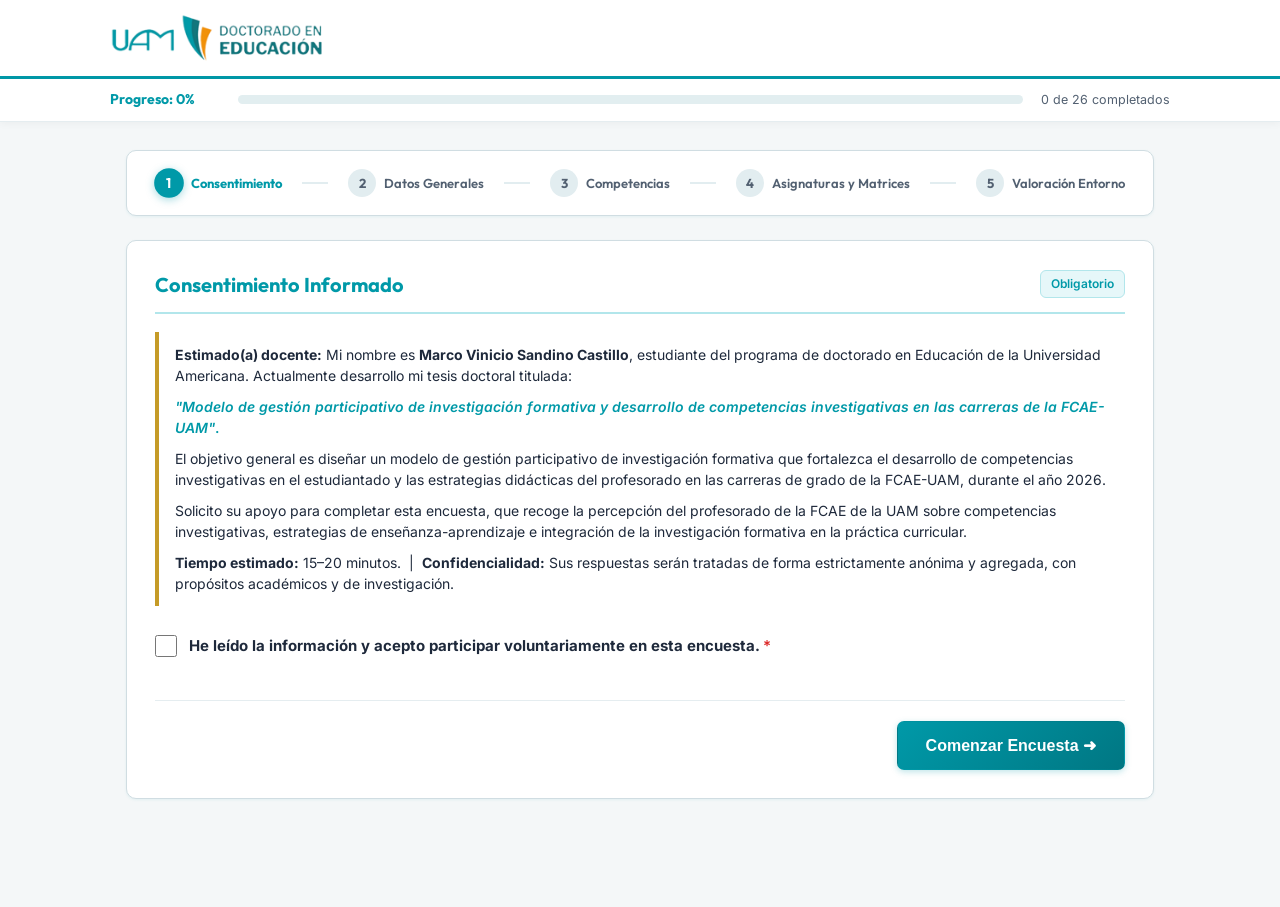
==== index.html @ c22e07e1 "style(encuesta): simplificar títulos de etapas y ajustar instrucción de asignaturas" ====
<!DOCTYPE html>
<html lang="es-NI">

<head>
  <meta charset="UTF-8">
  <meta name="viewport" content="width=device-width, initial-scale=1.0">
  <title>Encuesta de Investigación Formativa | FCAE - Universidad Americana</title>
  <link rel="stylesheet" href="css/styles.css">
</head>

<body>

  <!-- NAVEGACIÓN INSTITUCIONAL -->
  <header class="top-nav">
    <div class="top-nav-inner">
      <div class="brand-wrapper">
        <a href="index.html" id="brand-home-link" class="brand-home-link" title="Volver al inicio de la encuesta"
          aria-label="Recargar el inicio de la encuesta">
          <img src="image/UAMdoc.png" alt="UAM - Doctorado en Educación" class="header-logo">
        </a>
      </div>
    </div>
  </header>

  <!-- BARRA DE PROGRESO FLOTANTE -->
  <div class="sticky-progress-bar">
    <div class="progress-container">
      <div class="progress-metric" id="progress-text">Progreso: 0%</div>
      <div class="progress-track">
        <div class="progress-fill" id="progress-bar"></div>
      </div>
      <div class="progress-items-count" id="progress-count">0 completados</div>
    </div>
  </div>

  <main class="main-container">

    <!-- WIZARD STEPPER POR ETAPAS -->
    <nav class="survey-stepper" id="survey-stepper" aria-label="Navegación de etapas de la encuesta">
      <button type="button" class="step-item active" data-step="1" id="step-btn-1">
        <span class="step-number">1</span>
        <span class="step-label">Consentimiento</span>
      </button>
      <div class="step-divider" id="step-div-1"></div>

      <button type="button" class="step-item" data-step="2" id="step-btn-2">
        <span class="step-number">2</span>
        <span class="step-label">Datos Generales</span>
      </button>
      <div class="step-divider" id="step-div-2"></div>

      <button type="button" class="step-item" data-step="3" id="step-btn-3">
        <span class="step-number">3</span>
        <span class="step-label">Competencias</span>
      </button>
      <div class="step-divider" id="step-div-3"></div>

      <button type="button" class="step-item" data-step="4" id="step-btn-4">
        <span class="step-number">4</span>
        <span class="step-label">Asignaturas y Matrices</span>
      </button>
      <div class="step-divider" id="step-div-4"></div>

      <button type="button" class="step-item" data-step="5" id="step-btn-5">
        <span class="step-number">5</span>
        <span class="step-label">Valoración Entorno</span>
      </button>
    </nav>

    <!-- BANNER DE ERRORES / AVISOS -->
    <div id="error-banner" class="alert-box alert-danger" style="display: none;"></div>

    <form id="survey-form" novalidate>

      <!-- ============================================================== -->
      <!-- ETAPA 1: CONSENTIMIENTO INFORMADO                              -->
      <!-- ============================================================== -->
      <div class="stage-pane active" id="stage-1">
        <section class="section-card" id="sec-consent">
          <div class="section-header">
            <h2 class="section-title">Consentimiento Informado</h2>
            <span class="section-badge">Obligatorio</span>
          </div>
          <div class="instruction-box"
            style="background:#ffffff; border-left-color: var(--gold); color: var(--text-main);">
            <p style="margin-bottom: 10px;">
              <strong>Estimado(a) docente:</strong> Mi nombre es <strong>Marco Vinicio Sandino Castillo</strong>,
              estudiante del programa de doctorado en Educación de la Universidad Americana. Actualmente desarrollo mi
              tesis doctoral titulada:
            </p>
            <p style="margin-bottom: 10px; font-weight: 600; color: #0099A8;">
              <em>"Modelo de gestión participativo de investigación formativa y desarrollo de competencias
                investigativas
                en las carreras de la FCAE-UAM"</em>.
            </p>
            <p style="margin-bottom: 10px;">
              El objetivo general es diseñar un modelo de gestión participativo de investigación formativa que
              fortalezca
              el desarrollo de competencias investigativas en el estudiantado y las estrategias didácticas del
              profesorado
              en las carreras de grado de la FCAE-UAM, durante el año 2026.
            </p>
            <p style="margin-bottom: 10px;">
              Solicito su apoyo para completar esta encuesta, que recoge la percepción del profesorado de la FCAE de la
              UAM sobre competencias investigativas, estrategias de enseñanza-aprendizaje e integración de la
              investigación formativa en la práctica curricular.
            </p>
            <p style="margin-bottom: 0;">
              <strong>Tiempo estimado:</strong> 15–20 minutos. &nbsp;|&nbsp; <strong>Confidencialidad:</strong> Sus
              respuestas serán tratadas de forma estrictamente anónima y agregada, con propósitos académicos y de
              investigación.
            </p>
          </div>
          <div class="form-group" style="margin-bottom: 0; padding: 8px 0;">
            <label style="display: flex; align-items: flex-start; gap: 12px; cursor: pointer; font-size: 15px;">
              <input type="checkbox" id="chk-consent"
                style="width: 22px; height: 22px; accent-color: #0099A8; margin-top: 1px;">
              <span><strong>He leído la información y acepto participar voluntariamente en esta encuesta.</strong><span
                  class="required">*</span></span>
            </label>
          </div>

          <div class="stage-nav-bar" style="justify-content: flex-end;">
            <button type="button" class="btn btn-primary btn-lg" id="btn-next-1">
              Comenzar Encuesta ➜
            </button>
          </div>
        </section>
      </div>

      <!-- ============================================================== -->
      <!-- ETAPA 2: DATOS GENERALES                                       -->
      <!-- ============================================================== -->
      <div class="stage-pane" id="stage-2">
        <section class="section-card" id="sec-generales">
          <div class="section-header">
            <h2 class="section-title">Datos Generales</h2>
            <span class="section-badge">Demografía y Trayectoria</span>
          </div>
          <div class="instruction-box">
            Complete la información sociodemográfica y de trayectoria académica. Recuerde que sus respuestas son
            confidenciales.
          </div>

          <!-- Columna de 3: Edad, Años experiencia profesional, Años experiencia docente -->
          <div class="grid-3">
            <div class="form-group">
              <label for="txt-edad">Edad (años cumplidos)<span class="required">*</span></label>
              <input type="number" id="txt-edad" class="form-control" min="20" max="80" placeholder="20 a 80" required>
            </div>

            <div class="form-group">
              <label for="txt-exp-prof">Años de experiencia profesional<span class="required">*</span></label>
              <input type="number" id="txt-exp-prof" class="form-control" min="0" max="70" placeholder="0 a 70"
                required>
            </div>

            <div class="form-group">
              <label for="txt-exp-doc">Años de experiencia docente<span class="required">*</span></label>
              <input type="number" id="txt-exp-doc" class="form-control" min="0" max="70" placeholder="0 a 70" required>
            </div>
          </div>

          <!-- Columna de 2: Género y Grado académico máximo -->
          <div class="grid-2">
            <div class="form-group">
              <label for="cmb-genero">Género<span class="required">*</span></label>
              <select id="cmb-genero" class="form-control" required>
                <option value="">-- Seleccione una opción --</option>
                <option value="Femenino">Femenino</option>
                <option value="Masculino">Masculino</option>
              </select>
            </div>

            <div class="form-group">
              <label for="txt-grado">Grado académico máximo obtenido<span class="required">*</span></label>
              <input type="text" id="txt-grado" class="form-control" maxlength="100"
                placeholder="Ej. Maestría en Administración de Empresas, Doctorado en Educación..." required>
            </div>
          </div>

          <!-- Colaboración interna -->
          <div class="form-group yn-question-block"
            style="padding-top: 10px; border-top: 1px solid var(--border-light);">
            <label>En los últimos 3 años, ¿ha colaborado en proyectos de investigación de la universidad?<span
                class="required">*</span></label>
            <div class="yn-inline-row">
              <div class="yn-toggle-group">
                <label class="yn-pill yn-pill-si">
                  <input type="radio" name="rad-colab-int" value="Sí">
                  <span class="yn-pill-label">Sí</span>
                </label>
                <label class="yn-pill yn-pill-no">
                  <input type="radio" name="rad-colab-int" value="No">
                  <span class="yn-pill-label">No</span>
                </label>
              </div>
              <div id="panel-colab-int" class="yn-inline-input-wrapper" style="display: none;">
                <input type="text" id="txt-colab-int-cual" class="form-control yn-inline-input" maxlength="200"
                  placeholder="¿Cuál? Especifique el proyecto o línea de investigación">
              </div>
              <div id="notice-colab-int" class="yn-feedback-notice yn-inline-notice" style="display: none;">
                <span class="notice-icon">✓</span> No aplica. Continúe adelante.
              </div>
            </div>
          </div>

          <!-- Colaboración externa -->
          <div class="form-group yn-question-block"
            style="padding-top: 10px; border-top: 1px solid var(--border-light);">
            <label>En los últimos 3 años, ¿ha colaborado en proyectos de investigación externos a la universidad?<span
                class="required">*</span></label>
            <div class="yn-inline-row">
              <div class="yn-toggle-group">
                <label class="yn-pill yn-pill-si">
                  <input type="radio" name="rad-colab-ext" value="Sí">
                  <span class="yn-pill-label">Sí</span>
                </label>
                <label class="yn-pill yn-pill-no">
                  <input type="radio" name="rad-colab-ext" value="No">
                  <span class="yn-pill-label">No</span>
                </label>
              </div>
              <div id="panel-colab-ext" class="yn-inline-input-wrapper" style="display: none;">
                <input type="text" id="txt-colab-ext-cual" class="form-control yn-inline-input" maxlength="200"
                  placeholder="¿Cuál? Especifique institución u organismo patrocinador">
              </div>
              <div id="notice-colab-ext" class="yn-feedback-notice yn-inline-notice" style="display: none;">
                <span class="notice-icon">✓</span> No aplica. Continúe adelante.
              </div>
            </div>
          </div>

          <!-- Publicaciones -->
          <div class="form-group yn-question-block"
            style="padding-top: 10px; border-top: 1px solid var(--border-light); margin-bottom: 0;">
            <label>En los últimos 3 años, ¿ha publicado resultados de investigación en artículos científicos?<span
                class="required">*</span></label>
            <div class="yn-inline-row">
              <div class="yn-toggle-group">
                <label class="yn-pill yn-pill-si">
                  <input type="radio" name="rad-pub" value="Sí">
                  <span class="yn-pill-label">Sí</span>
                </label>
                <label class="yn-pill yn-pill-no">
                  <input type="radio" name="rad-pub" value="No">
                  <span class="yn-pill-label">No</span>
                </label>
              </div>
              <div id="panel-pub" class="yn-inline-input-wrapper" style="display: none;">
                <input type="text" id="txt-pub-cual" class="form-control yn-inline-input" maxlength="300"
                  placeholder="¿Cuál? Especifique título del artículo o revista indexada">
              </div>
              <div id="notice-pub" class="yn-feedback-notice yn-inline-notice" style="display: none;">
                <span class="notice-icon">✓</span> No aplica. Continúe adelante.
              </div>
            </div>
          </div>

          <div class="stage-nav-bar">
            <button type="button" class="btn btn-secondary" id="btn-prev-2">
              ⮜ Volver
            </button>
            <button type="button" class="btn btn-primary" id="btn-next-2">
              Siguiente ➜
            </button>
          </div>
        </section>
      </div>

      <!-- ============================================================== -->
      <!-- ETAPA 3: COMPETENCIAS INVESTIGATIVAS DEL DOCENTE (Q3)          -->
      <!-- ============================================================== -->
      <div class="stage-pane" id="stage-3">
        <section class="section-card" id="sec-q3">
          <div class="section-header">
            <h2 class="section-title">Competencias Investigativas del Docente (Q3)</h2>
            <span class="section-badge">7 Ítems</span>
          </div>
          <div class="instruction-box">
            Marque el grado en que está de acuerdo con las siguientes afirmaciones respecto a sus competencias
            investigativas.
          </div>
          <div class="scale-legend-box">
            <strong>Escala Likert:</strong> 1 = Totalmente en desacuerdo | 2 = En desacuerdo | 3 = Ligeramente en
            desacuerdo | 4 = Ni de acuerdo ni en desacuerdo | 5 = Ligeramente de acuerdo | 6 = De acuerdo | 7 =
            Totalmente
            de acuerdo.
          </div>

          <div class="matrix-responsive-container">
            <table class="matrix-table" id="table-q3">
              <thead>
                <tr>
                  <th class="col-desc">Afirmación</th>
                  <th class="col-opt">1<span class="scale-subtext">Tot. Desac.</span></th>
                  <th class="col-opt">2<span class="scale-subtext">Desacuerdo</span></th>
                  <th class="col-opt">3<span class="scale-subtext">Lig. Desac.</span></th>
                  <th class="col-opt">4<span class="scale-subtext">Neutral</span></th>
                  <th class="col-opt">5<span class="scale-subtext">Lig. Acuerdo</span></th>
                  <th class="col-opt">6<span class="scale-subtext">De Acuerdo</span></th>
                  <th class="col-opt">7<span class="scale-subtext">Tot. Acuerdo</span></th>
                </tr>
              </thead>
              <tbody id="tbody-q3"></tbody>
            </table>
          </div>

          <div class="stage-nav-bar">
            <button type="button" class="btn btn-secondary" id="btn-prev-3">
              ⮜ Volver
            </button>
            <button type="button" class="btn btn-primary" id="btn-next-3">
              Siguiente ➜
            </button>
          </div>
        </section>
      </div>

      <!-- ============================================================== -->
      <!-- ETAPA 4: REGISTRO DE ASIGNATURAS + MATRICES A Y B               -->
      <!-- ============================================================== -->
      <div class="stage-pane" id="stage-4">
        <section class="section-card" id="sec-asignaturas-matrices">
          <div class="section-header">
            <h2 class="section-title">Registro de Asignaturas y Matrices de Evaluación</h2>
            <span class="section-badge">Asignaturas + Matriz A y B</span>
          </div>
          <div class="instruction-box">
            Indique las asignaturas que que imparte con estudinates de la FCAE (1 a 5). A medida que escriba, edite o elimine una
            asignatura en el registro, se actualizarán <strong>al instante</strong> las dos tablas de evaluación:
            <strong>Matriz A</strong> (12 ítems de práctica docente) y <strong>Matriz B</strong> (16 ítems de
            estrategias), conservando las respuestas ya seleccionadas.
          </div>

          <!-- Selector rápido de cantidad de asignaturas -->
          <div class="subject-qty-bar">
            <span class="qty-title"><span class="point-number-inline">›</span> Cantidad de asignaturas a evaluar:</span>
            <div class="subject-qty-chips" id="qty-chips">
              <button type="button" class="btn-qty-chip" data-qty="1">1</button>
              <button type="button" class="btn-qty-chip" data-qty="2">2</button>
              <button type="button" class="btn-qty-chip active" data-qty="3">3</button>
              <button type="button" class="btn-qty-chip" data-qty="4">4</button>
              <button type="button" class="btn-qty-chip" data-qty="5">5</button>
            </div>
          </div>

          <div id="subjects-container"></div>
          <div id="subjects-dup-notice" class="alert-box alert-danger" style="display: none; margin-top: 8px; margin-bottom: 12px;"></div>

          <div class="subject-actions-bar" style="margin-bottom: 22px;">
            <button type="button" id="btn-add-subject" class="btn btn-secondary">
              + Agregar otra asignatura
            </button>
          </div>

          <!-- CONTENEDOR DE MATRICES CONSOLIDADAS CON PESTAÑAS (SECCIÓN 4) -->
          <div id="sec-matrices">
            <div id="matrices-render-container"></div>
          </div>

          <div class="stage-nav-bar">
            <button type="button" class="btn btn-secondary" id="btn-prev-4">
              ⮜ Volver
            </button>
            <button type="button" class="btn btn-primary" id="btn-next-4">
              Siguiente
            </button>
          </div>
        </section>
      </div>

      <!-- ============================================================== -->
      <!-- ETAPA 5: VALORACIÓN DEL ENTORNO (Q6) Y FINALIZACIÓN            -->
      <!-- ============================================================== -->
      <div class="stage-pane" id="stage-5">
        <section class="section-card" id="sec-q6">
          <div class="section-header">
            <h2 class="section-title">Valoración del Entorno Institucional (Q6)</h2>
            <span class="section-badge">10 Ítems • Final</span>
          </div>
          <div class="instruction-box">
            Marque el grado en que está de acuerdo con las siguientes afirmaciones respecto a su valoración del entorno
            institucional y curricular para la implementación de la investigación formativa.
          </div>
          <div class="scale-legend-box">
            <strong>Escala Likert:</strong> 1 = Totalmente en desacuerdo | 2 = En desacuerdo | 3 = Ligeramente en
            desacuerdo | 4 = Ni de acuerdo ni en desacuerdo | 5 = Ligeramente de acuerdo | 6 = De acuerdo | 7 =
            Totalmente
            de acuerdo.
          </div>

          <div class="matrix-responsive-container">
            <table class="matrix-table" id="table-q6">
              <thead>
                <tr>
                  <th class="col-desc">Afirmación</th>
                  <th class="col-opt">1<span class="scale-subtext">Tot. Desac.</span></th>
                  <th class="col-opt">2<span class="scale-subtext">Desacuerdo</span></th>
                  <th class="col-opt">3<span class="scale-subtext">Lig. Desac.</span></th>
                  <th class="col-opt">4<span class="scale-subtext">Neutral</span></th>
                  <th class="col-opt">5<span class="scale-subtext">Lig. Acuerdo</span></th>
                  <th class="col-opt">6<span class="scale-subtext">De Acuerdo</span></th>
                  <th class="col-opt">7<span class="scale-subtext">Tot. Acuerdo</span></th>
                </tr>
              </thead>
              <tbody id="tbody-q6"></tbody>
            </table>
          </div>

          <div
            style="background: #f8fcfd; border: 1px solid var(--accent-border); border-left: 4px solid #0099A8; border-radius: 6px; padding: 14px 18px; margin-top: 20px;">
            <p style="font-size: 14px; color: var(--text-main); margin-bottom: 0;">
              <strong>Verificación final:</strong> Al pulsar el botón <strong>"Finalizar y Enviar Encuesta"</strong>,
              sus respuestas quedarán consolidadas en el repositorio analítico de la investigación.
            </p>
          </div>

          <div class="stage-nav-bar">
            <button type="button" class="btn btn-secondary" id="btn-prev-5">
              ⮜ Volver
            </button>
            <button type="submit" id="btn-submit" class="btn btn-primary btn-lg"
              style="box-shadow: 0 4px 12px rgba(0, 153, 168, 0.35);">
              ✓ Finalizar y Enviar
            </button>
          </div>
        </section>
      </div>

    </form>

    <!-- ============================================================== -->
    <!-- PANTALLA Y CUADRO DE AGRADECIMIENTO POR SU TIEMPO Y EL ESTUDIO -->
    <!-- ============================================================== -->
    <div id="card-success" class="gratitude-card" style="display: none;">
      <div class="gratitude-badge-wrapper">✓</div>
      <h2 class="gratitude-title">
        ¡Agradecimiento Sincero por su Tiempo y Colaboración!
      </h2>
      <p
        style="font-size: 15.5px; color: var(--text-muted); max-width: 680px; margin: 0 auto 16px auto; line-height: 1.55;">
        Sus respuestas han sido registradas exitosamente con estricto anonimato en la base de datos de la investigación.
      </p>

      <div class="gratitude-message-box">
        <p style="margin-bottom: 12px;">
          <strong>Estimado(a) profesor(a):</strong> Expresamos nuestro más profundo agradecimiento por dedicar su
          valioso
          tiempo, conocimiento y experiencia docente a completar este instrumento.
        </p>
        <p style="margin-bottom: 12px;">
          Su colaboración es fundamental para el estudio de investigación doctoral:
          <span class="gratitude-study-title">"Modelo de gestión participativo de investigación formativa y desarrollo
            de competencias investigativas en las carreras de la FCAE-UAM"</span>.
        </p>
        <p style="margin-bottom: 0;">
          Los resultados y percepciones recopilados permitirán diseñar propuestas pedagógicas orientadas a fortalecer
          las estrategias didácticas del profesorado y el desarrollo de competencias investigativas en el estudiantado.
        </p>
      </div>

      <div class="gratitude-receipt-box">
        <span>Identificador único de su envío (Folio de registro):</span>
        <code id="receipt-id">UUID-GENERADO</code>
        <span style="display: block; font-size: 12px; margin-top: 4px; color: #64748b;" id="receipt-timestamp"></span>
      </div>

      <div class="gratitude-actions">
        <button type="button" id="btn-restart-survey" class="btn btn-primary btn-lg">
          ↺ Volver a iniciar encuesta
        </button>
      </div>

      <div class="gratitude-footer-signature">
        <strong>Marco Vinicio Sandino Castillo</strong><br>
        Doctorado en Educación • Tesis Doctoral 2026<br>
        Facultad de Ciencias Administrativas y Económicas (FCAE) — Universidad Americana (UAM)
      </div>
    </div>

  </main>

  <script src="js/data.js"></script>
  <script src="js/app.js"></script>
</body>

</html>
---- css/styles.css ----
/* ==========================================================================
   ESTILOS INSTITUCIONALES - TESIS DOCTORAL FCAE-UAM
   ========================================================================== */

@import url('https://fonts.googleapis.com/css2?family=Inter:wght@300;400;500;600;700&family=Outfit:wght@500;600;700;800&display=swap');

:root {
  --primary: #0099A8;
  --primary-dark: #007783;
  --primary-light: #1ab0c0;
  --gold: #c59b27;
  --gold-light: #fef8e7;
  --accent: #e6f7f9;
  --accent-border: #b2e6eb;
  --bg-page: #f4f7f8;
  --bg-card: #ffffff;
  --border: #d0dde2;
  --border-light: #e5edf0;
  --text-main: #1e293b;
  --text-muted: #526071;
  --danger: #dc2626;
  --danger-light: #fef2f2;
  --success: #0d9488;
  --success-light: #f0fdfa;
  --shadow-sm: 0 1px 3px rgba(0, 153, 168, 0.08);
  --shadow-md: 0 4px 14px rgba(0, 153, 168, 0.1), 0 1px 3px rgba(0, 0, 0, 0.04);
  --shadow-lg: 0 10px 25px -5px rgba(0, 153, 168, 0.15);
  --radius: 10px;
}

* {
  box-sizing: border-box;
  margin: 0;
  padding: 0;
}

body {
  font-family: 'Inter', -apple-system, BlinkMacSystemFont, "Segoe UI", Roboto, sans-serif;
  background-color: var(--bg-page);
  color: var(--text-main);
  line-height: 1.55;
  padding-bottom: 80px;
  -webkit-font-smoothing: antialiased;
}

/* NAVBAR / HEADER INSTITUCIONAL */
.top-nav {
  background: #ffffff;
  color: var(--text-main);
  padding: 12px 24px;
  box-shadow: 0 2px 10px rgba(0, 153, 168, 0.08);
  border-bottom: 3px solid #0099A8;
}

.top-nav-inner {
  max-width: 1060px;
  margin: 0 auto;
  display: flex;
  align-items: center;
  justify-content: flex-start;
  flex-wrap: wrap;
  gap: 16px;
}

.brand-wrapper {
  display: flex;
  align-items: center;
}

.brand-home-link {
  display: inline-flex;
  align-items: center;
  text-decoration: none;
  border-radius: 6px;
  cursor: pointer;
  transition: opacity 0.2s ease, transform 0.15s ease;
}

.brand-home-link:hover {
  opacity: 0.88;
}

.brand-home-link:active {
  transform: scale(0.985);
}

.brand-home-link:focus-visible {
  outline: 2px solid #0099A8;
  outline-offset: 4px;
}

.header-logo {
  height: 52px;
  width: auto;
  max-width: 100%;
  object-fit: contain;
  display: block;
}

.nav-actions {
  display: flex;
  gap: 10px;
  align-items: center;
}

.btn-inspector-trigger {
  background: rgba(255, 255, 255, 0.15);
  color: #ffffff;
  border: 1px solid rgba(255, 255, 255, 0.4);
  padding: 7px 14px;
  border-radius: 6px;
  font-size: 13px;
  font-weight: 500;
  cursor: pointer;
  transition: all 0.2s ease;
  display: inline-flex;
  align-items: center;
  gap: 6px;
}

.btn-inspector-trigger:hover {
  background: rgba(255, 255, 255, 0.3);
  border-color: #ffffff;
}

/* BARRA DE PROGRESO FLOTANTE */
.sticky-progress-bar {
  position: sticky;
  top: 0;
  z-index: 90;
  background: rgba(255, 255, 255, 0.96);
  backdrop-filter: blur(8px);
  border-bottom: 1px solid var(--border-light);
  padding: 10px 20px;
  box-shadow: 0 2px 8px rgba(0, 0, 0, 0.04);
}

.progress-container {
  max-width: 1060px;
  margin: 0 auto;
  display: flex;
  align-items: center;
  gap: 18px;
}

.progress-metric {
  font-family: 'Outfit', sans-serif;
  font-size: 14px;
  font-weight: 700;
  color: #0099A8;
  min-width: 110px;
}

.progress-track {
  flex: 1;
  height: 9px;
  background: #e2eef0;
  border-radius: 6px;
  overflow: hidden;
  position: relative;
}

.progress-fill {
  height: 100%;
  width: 0%;
  background: linear-gradient(90deg, #0099A8 0%, #17b8c7 100%);
  border-radius: 6px;
  transition: width 0.35s cubic-bezier(0.4, 0, 0.2, 1);
}

.progress-items-count {
  font-size: 12.5px;
  color: var(--text-muted);
  white-space: nowrap;
}

/* CONTENEDOR PRINCIPAL */
.main-container {
  max-width: 1060px;
  margin: 28px auto;
  padding: 0 16px;
}

/* CARDS DE SECCIÓN */
.section-card {
  background: var(--bg-card);
  border-radius: var(--radius);
  border: 1px solid var(--border);
  box-shadow: var(--shadow-sm);
  padding: 28px;
  margin-bottom: 24px;
  transition: box-shadow 0.2s ease, border-color 0.2s ease;
  position: relative;
}

.section-card:hover {
  box-shadow: var(--shadow-md);
}

.section-header {
  border-bottom: 2px solid var(--accent-border);
  padding-bottom: 12px;
  margin-bottom: 18px;
  display: flex;
  align-items: center;
  justify-content: space-between;
}

.section-title {
  font-family: 'Outfit', sans-serif;
  font-size: 20px;
  font-weight: 700;
  color: #0099A8 !important;
  display: flex;
  align-items: center;
  gap: 10px;
}

.section-badge {
  background: var(--accent);
  color: #0099A8;
  border: 1px solid var(--accent-border);
  font-size: 12px;
  font-weight: 600;
  padding: 4px 10px;
  border-radius: 6px;
}

.instruction-box {
  background: #f8fcfd;
  border-left: 4px solid #0099A8;
  padding: 12px 16px;
  border-radius: 0 6px 6px 0;
  font-size: 14px;
  color: var(--text-muted);
  margin-bottom: 20px;
  line-height: 1.5;
}

.scale-legend-box {
  background: var(--gold-light);
  border: 1px solid #fae8b4;
  border-radius: 6px;
  padding: 10px 14px;
  font-size: 12.5px;
  color: #78350f;
  margin-bottom: 16px;
  line-height: 1.45;
}

/* PUNTOS Y ENCABEZADOS CON COLOR BASE #0099A8 */
.point-number,
.point-number-inline {
  color: #0099A8;
  font-weight: 700;
}

.item-num-badge {
  background: #0099A8;
  color: #ffffff;
  font-family: 'Outfit', sans-serif;
  font-weight: 700;
  font-size: 13px;
  padding: 2px 8px;
  border-radius: 6px;
  flex-shrink: 0;
  display: inline-flex;
  align-items: center;
  justify-content: center;
}

/* FORMULARIOS Y CAMPOS */
.form-group {
  margin-bottom: 20px;
}

.form-group label {
  display: block;
  font-size: 14px;
  font-weight: 600;
  color: var(--text-main);
  margin-bottom: 7px;
}

.required {
  color: var(--danger);
  margin-left: 3px;
}

.form-control {
  width: 100%;
  padding: 10px 14px;
  border: 1px solid var(--border);
  border-radius: 7px;
  font-size: 14.5px;
  color: var(--text-main);
  background-color: #ffffff;
  transition: border-color 0.2s, box-shadow 0.2s, background-color 0.2s;
}

.form-control:focus {
  outline: none;
  border-color: #0099A8;
  box-shadow: 0 0 0 3px rgba(0, 153, 168, 0.18);
}

.form-control.is-invalid {
  border-color: var(--danger) !important;
  background-color: var(--danger-light);
}

.grid-2 {
  display: grid;
  grid-template-columns: repeat(auto-fit, minmax(260px, 1fr));
  gap: 18px;
}

.grid-3 {
  display: grid;
  grid-template-columns: repeat(3, 1fr);
  gap: 18px;
}

@media (max-width: 768px) {
  .grid-3 {
    grid-template-columns: 1fr;
  }
}

/* PREGUNTAS SÍ / NO MODERNAS EN UNA SOLA FILA (SECCIÓN 1) */
.yn-question-block {
  transition: background-color 0.2s ease;
}

.yn-inline-row {
  display: flex;
  align-items: center;
  gap: 12px;
  margin-top: 8px;
  flex-wrap: nowrap;
  width: 100%;
}

.yn-toggle-group {
  display: inline-flex;
  gap: 8px;
  flex-shrink: 0;
}

.yn-pill {
  position: relative;
  cursor: pointer;
  display: inline-block;
  user-select: none;
}

.yn-pill input[type="radio"] {
  position: absolute;
  opacity: 0;
  pointer-events: none;
}

.yn-pill-label {
  display: inline-flex;
  align-items: center;
  justify-content: center;
  min-width: 74px;
  padding: 7px 16px;
  border-radius: 7px;
  border: 1.5px solid var(--border);
  font-size: 14px;
  font-weight: 600;
  color: var(--text-muted);
  background: #ffffff;
  transition: all 0.2s cubic-bezier(0.4, 0, 0.2, 1);
  box-shadow: 0 1px 2px rgba(0, 0, 0, 0.04);
}

.yn-pill:hover .yn-pill-label {
  border-color: #0099A8;
  color: #0099A8;
  background: #f0fbfc;
}

.yn-pill input[type="radio"]:checked + .yn-pill-label {
  background: #0099A8;
  color: #ffffff;
  border-color: #0099A8;
  box-shadow: 0 3px 8px rgba(0, 153, 168, 0.3);
}

.yn-inline-input-wrapper {
  flex: 1 1 auto;
  min-width: 0;
  animation: fadeIn 0.22s ease-out;
}

.yn-inline-input {
  width: 100%;
  height: 38px;
  padding: 7px 14px;
  font-size: 13.5px;
  border: 1.5px solid var(--border);
  border-radius: 7px;
  background: #ffffff;
  transition: border-color 0.2s ease, box-shadow 0.2s ease;
}

.yn-inline-input:focus {
  outline: none;
  border-color: #0099A8;
  box-shadow: 0 0 0 3px rgba(0, 153, 168, 0.15);
}

.yn-inline-notice {
  margin-top: 0;
  height: 38px;
  display: inline-flex;
  align-items: center;
  gap: 8px;
  font-size: 13px;
  color: #007783;
  background: var(--accent);
  padding: 6px 14px;
  border-radius: 6px;
  border: 1px solid var(--accent-border);
  animation: fadeIn 0.22s ease-out;
  white-space: nowrap;
  flex-shrink: 0;
}

.notice-icon {
  font-weight: 700;
  color: #0099A8;
}

@keyframes fadeIn {
  from { opacity: 0; transform: translateY(-3px); }
  to { opacity: 1; transform: translateY(0); }
}

/* SECCIÓN 3: ASIGNATURAS DINÁMICAS */
.subject-qty-bar {
  display: flex;
  align-items: center;
  justify-content: space-between;
  flex-wrap: wrap;
  gap: 12px;
  padding: 12px 18px;
  background: #f4fbfb;
  border: 1px solid var(--accent-border);
  border-radius: 8px;
  margin-bottom: 18px;
}

.qty-title {
  font-size: 14px;
  font-weight: 600;
  color: var(--text-main);
  display: flex;
  align-items: center;
  gap: 6px;
}

.subject-qty-chips {
  display: flex;
  gap: 8px;
}

.btn-qty-chip {
  width: 36px;
  height: 36px;
  border-radius: 8px;
  border: 1.5px solid var(--accent-border);
  background: #ffffff;
  color: #0099A8;
  font-family: 'Outfit', sans-serif;
  font-weight: 700;
  font-size: 15px;
  cursor: pointer;
  transition: all 0.2s ease;
}

.btn-qty-chip:hover {
  background: var(--accent);
  border-color: #0099A8;
}

.btn-qty-chip.active {
  background: #0099A8;
  color: #ffffff;
  border-color: #0099A8;
  box-shadow: 0 2px 6px rgba(0, 153, 168, 0.25);
}

.subject-row {
  display: flex;
  align-items: center;
  gap: 12px;
  margin-bottom: 12px;
  animation: fadeIn 0.2s ease-out;
}

.subject-index-badge {
  font-family: 'Outfit', sans-serif;
  font-size: 14px;
  font-weight: 700;
  color: #ffffff;
  background: #0099A8;
  width: 34px;
  height: 34px;
  display: flex;
  align-items: center;
  justify-content: center;
  border-radius: 6px;
  flex-shrink: 0;
  box-shadow: 0 2px 5px rgba(0, 153, 168, 0.2);
}

.subject-actions-bar {
  display: flex;
  gap: 12px;
  margin-top: 18px;
  flex-wrap: wrap;
  align-items: center;
}

/* ==========================================================================
   SECCIÓN 4: MATRICES A Y B CON ASIGNATURAS COMO COLUMNAS
   ========================================================================== */
.matrix-section-block {
  margin-top: 14px;
  margin-bottom: 28px;
}

.matrix-table-scroll-wrapper {
  width: 100%;
  overflow-x: auto;
  -webkit-overflow-scrolling: touch;
  margin-top: 14px;
  margin-bottom: 28px;
  border: 1px solid var(--border);
  border-radius: 8px;
  background: #ffffff;
  box-shadow: 0 1px 4px rgba(0, 0, 0, 0.04);
}

table.matrix-table-unified {
  width: 100%;
  border-collapse: collapse;
  font-size: 13.5px;
}

table.matrix-table-unified th {
  background-color: #0099A8;
  color: #ffffff;
  padding: 12px 14px;
  font-weight: 600;
  text-align: center;
  vertical-align: middle;
  border-right: 1px solid rgba(255, 255, 255, 0.18);
}

table.matrix-table-unified th.col-item-text {
  text-align: left;
  padding-left: 16px;
  min-width: 320px;
  max-width: 440px;
  width: 38%;
}

table.matrix-table-unified th.col-subject-eval {
  min-width: 200px;
  padding: 10px 14px;
}

.subject-header-badge {
  display: inline-block;
  background: rgba(255, 255, 255, 0.22);
  border: 1px solid rgba(255, 255, 255, 0.45);
  border-radius: 4px;
  padding: 2px 8px;
  font-size: 11px;
  font-weight: 700;
  margin-bottom: 4px;
  letter-spacing: 0.3px;
}

.subject-header-name {
  font-size: 13.5px;
  font-weight: 700;
  white-space: nowrap;
  overflow: hidden;
  text-overflow: ellipsis;
  max-width: 210px;
  margin: 0 auto;
  cursor: help;
}

table.matrix-table-unified td {
  padding: 10px 12px;
  border-bottom: 1px solid var(--border-light);
  border-right: 1px solid #f1f5f9;
  vertical-align: middle;
  transition: background-color 0.15s ease;
}

table.matrix-table-unified td.item-desc-cell {
  text-align: left;
  padding-left: 16px;
  line-height: 1.45;
  color: var(--text-main);
  font-weight: 500;
}

table.matrix-table-unified td.cell-matrix-eval {
  text-align: center;
  padding: 8px 10px;
}

/* Desplegable interactivo 1-7 por celda de matriz */
select.matrix-select {
  width: 100%;
  min-width: 170px;
  padding: 8px 10px;
  font-size: 13.5px;
  font-family: inherit;
  font-weight: 500;
  color: var(--text-main);
  background-color: #ffffff;
  border: 1.5px solid var(--border);
  border-radius: 6px;
  cursor: pointer;
  transition: all 0.2s ease;
  appearance: auto;
}

select.matrix-select:hover {
  border-color: #0099A8;
}

select.matrix-select:focus {
  outline: none;
  border-color: #0099A8;
  box-shadow: 0 0 0 3px rgba(0, 153, 168, 0.18);
}

select.matrix-select.is-selected {
  border-color: #0099A8;
  background-color: #f0fbfb;
  font-weight: 600;
  color: #007a87;
}

td.cell-matrix-eval.has-error {
  background-color: #fef2f2 !important;
}

td.cell-matrix-eval.has-error select.matrix-select {
  border-color: #ef4444 !important;
  background-color: #fff5f5;
  box-shadow: 0 0 0 2px rgba(239, 68, 68, 0.2);
}

.matrix-cell-radios {
  display: inline-flex;
  align-items: center;
  justify-content: center;
  gap: 6px;
  background: #f8fafc;
  padding: 6px 8px;
  border-radius: 8px;
  border: 1px solid var(--border-light);
}

.matrix-radio-pill {
  display: inline-flex;
  flex-direction: column;
  align-items: center;
  justify-content: center;
  cursor: pointer;
  font-size: 11px;
  font-weight: 600;
  color: var(--text-muted);
  padding: 3px 5px;
  border-radius: 4px;
  transition: all 0.15s ease;
  user-select: none;
}

.matrix-radio-pill:hover {
  color: #0099A8;
  background: rgba(0, 153, 168, 0.1);
}

.matrix-radio-pill input[type="radio"] {
  width: 17px;
  height: 17px;
  accent-color: #0099A8;
  cursor: pointer;
  margin: 0 0 2px 0;
}

.matrix-radio-pill span {
  font-size: 11px;
  line-height: 1;
}

/* SECCIÓN 4: MATRICES CONSOLIDADAS FORMATO SECCIÓN 2 CON PESTAÑAS DE ASIGNATURA */
.subject-tabs-nav {
  display: flex;
  gap: 10px;
  flex-wrap: wrap;
  margin-bottom: 22px;
  padding-bottom: 14px;
  border-bottom: 2px solid var(--accent-border);
}

.subject-tab-btn {
  display: inline-flex;
  align-items: center;
  gap: 10px;
  padding: 10px 18px;
  border-radius: 8px;
  border: 1.5px solid var(--border);
  background: #ffffff;
  color: var(--text-main);
  font-family: 'Outfit', sans-serif;
  font-size: 14px;
  font-weight: 600;
  cursor: pointer;
  transition: all 0.2s cubic-bezier(0.4, 0, 0.2, 1);
  box-shadow: 0 1px 3px rgba(0, 0, 0, 0.04);
}

.subject-tab-btn:hover {
  border-color: #0099A8;
  background: var(--accent);
  color: #0099A8;
}

.subject-tab-btn.active {
  background: #0099A8;
  color: #ffffff;
  border-color: #0099A8;
  box-shadow: 0 3px 8px rgba(0, 153, 168, 0.28);
}

.tab-number-badge {
  background: rgba(0, 153, 168, 0.15);
  color: #0099A8;
  font-size: 12px;
  font-weight: 700;
  width: 22px;
  height: 22px;
  border-radius: 50%;
  display: inline-flex;
  align-items: center;
  justify-content: center;
}

.subject-tab-btn.active .tab-number-badge {
  background: rgba(255, 255, 255, 0.25);
  color: #ffffff;
}

.tab-counter {
  font-size: 12px;
  font-weight: 600;
  padding: 2px 7px;
  border-radius: 12px;
  background: #f1f5f9;
  color: var(--text-muted);
}

.subject-tab-btn.active .tab-counter {
  background: rgba(255, 255, 255, 0.25);
  color: #ffffff;
}

.tab-counter.is-complete {
  background: #dcfce7 !important;
  color: #15803d !important;
}

.subject-tab-btn.active .tab-counter.is-complete {
  background: #ffffff !important;
  color: #0099A8 !important;
}

.subject-eval-banner {
  background: #f8fcfd;
  border: 1px solid var(--accent-border);
  border-left: 4px solid #0099A8;
  border-radius: 6px;
  padding: 10px 16px;
  margin-bottom: 20px;
  display: flex;
  align-items: center;
  gap: 8px;
  font-size: 14px;
}

.subject-eval-banner strong {
  color: #0099A8;
  font-size: 15px;
}

.matrices-empty-state {
  background: #f8fcfd;
  border: 1.5px dashed var(--accent-border);
  border-left: 4px solid #0099A8;
  border-radius: 8px;
  padding: 18px 20px;
  margin-top: 8px;
  margin-bottom: 12px;
  color: var(--text-muted);
  font-size: 14px;
  line-height: 1.55;
  animation: fadeIn 0.2s ease-out;
}

.matrices-empty-state strong {
  color: #0099A8;
  font-weight: 700;
}

.matrices-sync-bar {
  background: #f4fbfb;
  border: 1px solid var(--accent-border);
  border-left: 4px solid #0099A8;
  border-radius: 8px;
  padding: 10px 16px;
  margin-bottom: 18px;
  display: flex;
  align-items: center;
  justify-content: space-between;
  flex-wrap: wrap;
  gap: 10px;
  font-size: 13.5px;
  animation: fadeIn 0.2s ease-out;
}

.matrices-sync-pills {
  display: flex;
  align-items: center;
  flex-wrap: wrap;
  gap: 8px;
}

.sync-subject-pill {
  display: inline-flex;
  align-items: center;
  gap: 6px;
  background: #ffffff;
  border: 1px solid var(--accent-border);
  color: var(--text-main);
  padding: 4px 10px;
  border-radius: 999px;
  font-size: 12.5px;
  font-weight: 600;
  box-shadow: 0 1px 2px rgba(0, 153, 168, 0.06);
}

.sync-subject-pill .sync-pill-num {
  background: #0099A8;
  color: #ffffff;
  width: 18px;
  height: 18px;
  border-radius: 50%;
  display: inline-flex;
  align-items: center;
  justify-content: center;
  font-size: 11px;
  font-weight: 700;
  flex-shrink: 0;
}

.sync-status-tag {
  font-size: 12px;
  font-weight: 600;
  color: #007783;
  background: var(--accent);
  border: 1px solid var(--accent-border);
  padding: 3px 10px;
  border-radius: 999px;
  white-space: nowrap;
}

.matrix-heading {
  font-family: 'Outfit', sans-serif;
  font-size: 17px;
  font-weight: 700;
  color: #0099A8 !important;
  margin-top: 10px;
  margin-bottom: 8px;
  display: flex;
  align-items: center;
  gap: 8px;
}

.panel-nav-footer {
  display: flex;
  justify-content: space-between;
  align-items: center;
  flex-wrap: wrap;
  gap: 12px;
  margin-top: 24px;
  padding-top: 16px;
  border-top: 1px solid var(--border-light);
}

/* TABLAS DE MATRICES */
.matrix-responsive-container {
  width: 100%;
  overflow-x: auto;
  -webkit-overflow-scrolling: touch;
  margin-top: 12px;
  margin-bottom: 24px;
  border: 1px solid var(--border);
  border-radius: 8px;
  background: #ffffff;
}

table.matrix-table {
  width: 100%;
  min-width: 680px;
  border-collapse: collapse;
  font-size: 13.5px;
}

table.matrix-table th {
  background-color: #0099A8;
  color: #ffffff;
  padding: 11px 8px;
  font-weight: 600;
  text-align: center;
  vertical-align: middle;
  border-right: 1px solid rgba(255, 255, 255, 0.15);
}

table.matrix-table th.col-desc {
  text-align: left;
  padding-left: 14px;
  width: 44%;
}

table.matrix-table th.col-opt {
  width: 8%;
  font-size: 12px;
}

table.matrix-table th.col-opt .scale-subtext {
  display: block;
  font-size: 10px;
  font-weight: 400;
  line-height: 1.1;
  margin-top: 2px;
  color: #e2f8fa;
}

table.matrix-table td {
  padding: 9px 8px;
  border-bottom: 1px solid var(--border-light);
  border-right: 1px solid #f1f5f9;
  text-align: center;
  vertical-align: middle;
  transition: background-color 0.15s ease;
}

table.matrix-table td.desc-cell {
  text-align: left;
  padding-left: 14px;
  font-size: 13.5px;
  line-height: 1.4;
  color: var(--text-main);
}

table.matrix-table tr:nth-child(even) td {
  background-color: #fafcfd;
}

table.matrix-table tr:hover td {
  background-color: #f1f9fa;
}

table.matrix-table tr.has-error td {
  background-color: #fff1f2 !important;
}

.cell-radio-label {
  display: flex;
  align-items: center;
  justify-content: center;
  width: 100%;
  height: 100%;
  min-height: 32px;
  cursor: pointer;
  border-radius: 4px;
  transition: transform 0.1s ease;
}

.cell-radio-label:hover {
  transform: scale(1.15);
}

.cell-radio-label input[type="radio"],
input[type="radio"],
input[type="checkbox"] {
  width: 18px;
  height: 18px;
  cursor: pointer;
  accent-color: #0099A8;
}

/* BOTONES */
.btn {
  display: inline-flex;
  align-items: center;
  justify-content: center;
  padding: 11px 22px;
  font-size: 14.5px;
  font-weight: 600;
  border-radius: 7px;
  cursor: pointer;
  border: 1px solid transparent;
  transition: all 0.2s cubic-bezier(0.4, 0, 0.2, 1);
  text-decoration: none;
  gap: 8px;
}

.btn-primary {
  background: linear-gradient(135deg, #0099A8 0%, #007783 100%);
  color: #ffffff;
  box-shadow: 0 2px 6px rgba(0, 153, 168, 0.25);
}

.btn-primary:hover:not(:disabled) {
  background: linear-gradient(135deg, #1ab0c0 0%, #0099A8 100%);
  box-shadow: 0 4px 12px rgba(0, 153, 168, 0.35);
  transform: translateY(-1px);
}

.btn-secondary {
  background: var(--accent);
  color: #0099A8;
  border-color: var(--accent-border);
}

.btn-secondary:hover:not(:disabled) {
  background: #d0f2f5;
  border-color: #0099A8;
}

.btn-danger {
  background: #ffffff;
  color: var(--danger);
  border: 1px solid #fca5a5;
  padding: 8px 14px;
  font-size: 13.5px;
}

.btn-danger:hover:not(:disabled) {
  background: var(--danger-light);
  border-color: var(--danger);
}

.btn:disabled {
  background: #e2e8f0 !important;
  color: #94a3b8 !important;
  border-color: #cbd5e1 !important;
  cursor: not-allowed;
  box-shadow: none !important;
  transform: none !important;
}

.btn-lg {
  padding: 14px 28px;
  font-size: 16px;
}

.btn-block {
  width: 100%;
}

/* ALERTAS Y FEEDBACK */
.alert-box {
  padding: 14px 18px;
  border-radius: 8px;
  margin-bottom: 20px;
  font-size: 14px;
  line-height: 1.45;
  display: flex;
  align-items: flex-start;
  gap: 12px;
}

.alert-danger {
  background: var(--danger-light);
  color: #991b1b;
  border: 1px solid #fecaca;
}

.alert-success {
  background: var(--success-light);
  color: #166534;
  border: 1px solid #bbf7d0;
}

/* MODAL DE INSPECCIÓN SPSS / R */
.modal-overlay {
  position: fixed;
  inset: 0;
  background: rgba(15, 23, 42, 0.6);
  backdrop-filter: blur(4px);
  z-index: 999;
  display: flex;
  align-items: center;
  justify-content: center;
  padding: 20px;
  opacity: 0;
  pointer-events: none;
  transition: opacity 0.25s ease;
}

.modal-overlay.active {
  opacity: 1;
  pointer-events: auto;
}

.modal-content {
  background: #ffffff;
  border-radius: var(--radius);
  max-width: 900px;
  width: 100%;
  max-height: 88vh;
  display: flex;
  flex-direction: column;
  box-shadow: var(--shadow-lg);
  transform: scale(0.95);
  transition: transform 0.25s cubic-bezier(0.4, 0, 0.2, 1);
}

.modal-overlay.active .modal-content {
  transform: scale(1);
}

.modal-header {
  padding: 18px 24px;
  border-bottom: 1px solid var(--border);
  display: flex;
  align-items: center;
  justify-content: space-between;
  background: #f8fafc;
  border-radius: var(--radius) var(--radius) 0 0;
}

.modal-title {
  font-family: 'Outfit', sans-serif;
  font-size: 18px;
  font-weight: 700;
  color: var(--primary);
}

.modal-close-btn {
  background: none;
  border: none;
  font-size: 22px;
  color: var(--text-muted);
  cursor: pointer;
  padding: 4px;
  line-height: 1;
}

.modal-body {
  padding: 20px 24px;
  overflow-y: auto;
  font-size: 13.5px;
}

.tab-nav {
  display: flex;
  gap: 8px;
  border-bottom: 2px solid var(--border-light);
  margin-bottom: 16px;
}

.tab-btn {
  background: none;
  border: none;
  padding: 8px 16px;
  font-family: 'Outfit', sans-serif;
  font-weight: 600;
  font-size: 14px;
  color: var(--text-muted);
  cursor: pointer;
  border-bottom: 2px solid transparent;
  margin-bottom: -2px;
}

.tab-btn.active {
  color: var(--primary);
  border-bottom-color: var(--primary);
}

.table-preview-wrapper {
  overflow-x: auto;
  border: 1px solid var(--border);
  border-radius: 6px;
  max-height: 380px;
}

.table-preview {
  width: 100%;
  border-collapse: collapse;
  font-family: monospace;
  font-size: 12px;
}

.table-preview th {
  background: #1e293b;
  color: #ffffff;
  padding: 8px 10px;
  white-space: nowrap;
}

.table-preview td {
  padding: 7px 10px;
  border-bottom: 1px solid #e2e8f0;
  white-space: nowrap;
}

.table-preview tr:nth-child(even) td {
  background: #f8fafc;
}

/* WIZARD STEPPER POR ETAPAS */
.survey-stepper {
  display: flex;
  align-items: center;
  justify-content: space-between;
  margin-bottom: 24px;
  background: #ffffff;
  border: 1px solid var(--border);
  border-radius: var(--radius);
  padding: 12px 18px;
  box-shadow: var(--shadow-sm);
  position: relative;
  overflow-x: auto;
  gap: 6px;
}

.step-item {
  display: flex;
  align-items: center;
  gap: 8px;
  cursor: pointer;
  position: relative;
  background: none;
  border: none;
  padding: 6px 10px;
  border-radius: 8px;
  transition: all 0.2s cubic-bezier(0.4, 0, 0.2, 1);
  white-space: nowrap;
  font-family: inherit;
}

.step-item:hover:not(:disabled) {
  background: var(--accent);
}

.step-item:disabled {
  cursor: not-allowed;
  opacity: 0.65;
}

.step-number {
  width: 28px;
  height: 28px;
  border-radius: 50%;
  display: flex;
  align-items: center;
  justify-content: center;
  font-family: 'Outfit', sans-serif;
  font-weight: 700;
  font-size: 13px;
  background: #e2edf0;
  color: var(--text-muted);
  transition: all 0.25s ease;
  flex-shrink: 0;
}

.step-label {
  font-family: 'Outfit', sans-serif;
  font-size: 13px;
  font-weight: 600;
  color: var(--text-muted);
  transition: color 0.25s ease;
}

/* Estado Activo */
.step-item.active .step-number {
  background: #0099A8;
  color: #ffffff;
  box-shadow: 0 2px 8px rgba(0, 153, 168, 0.35);
  transform: scale(1.06);
}

.step-item.active .step-label {
  color: #0099A8;
  font-weight: 700;
}

/* Estado Completado */
.step-item.completed .step-number {
  background: #0d9488;
  color: #ffffff;
}

.step-item.completed .step-label {
  color: var(--text-main);
}

.step-divider {
  flex: 1;
  height: 2px;
  background: #e2edf0;
  margin: 0 4px;
  min-width: 14px;
}

.step-divider.completed {
  background: #0d9488;
}

/* PANELES DE ETAPA */
.stage-pane {
  display: none;
  animation: fadeIn 0.25s cubic-bezier(0.4, 0, 0.2, 1);
}

.stage-pane.active {
  display: block;
}

/* BARRA DE NAVEGACIÓN INFERIOR DE CADA ETAPA */
.stage-nav-bar {
  display: flex;
  justify-content: space-between;
  align-items: center;
  margin-top: 28px;
  padding-top: 20px;
  border-top: 1px solid var(--border-light);
  gap: 14px;
  flex-wrap: wrap;
}

.stage-nav-bar .btn {
  min-width: 160px;
}

/* PANTALLA Y CUADRO DE AGRADECIMIENTO */
.gratitude-card {
  text-align: center;
  padding: 42px 28px;
  background: #ffffff;
  border-radius: var(--radius);
  box-shadow: var(--shadow-md);
  border-top: 6px solid #0099A8;
  max-width: 860px;
  margin: 0 auto;
  animation: fadeIn 0.35s ease;
}

.gratitude-badge-wrapper {
  width: 76px;
  height: 76px;
  background: #e6f7f9;
  color: #0099A8;
  border-radius: 50%;
  display: flex;
  align-items: center;
  justify-content: center;
  font-size: 38px;
  margin: 0 auto 18px auto;
  border: 2px solid #b2e6eb;
}

.gratitude-title {
  font-family: 'Outfit', sans-serif;
  color: #0099A8;
  font-size: 26px;
  font-weight: 700;
  margin-bottom: 10px;
}

.gratitude-message-box {
  background: #f8fcfd;
  border: 1px solid #b2e6eb;
  border-left: 5px solid #0099A8;
  border-radius: 8px;
  padding: 22px 26px;
  text-align: left;
  margin: 22px auto;
  font-size: 14.5px;
  line-height: 1.65;
  color: #1e293b;
}

.gratitude-study-title {
  font-weight: 700;
  color: #007783;
  margin-top: 6px;
  display: block;
}

.gratitude-receipt-box {
  background: #f1f5f9;
  border: 1px dashed #cbd5e1;
  border-radius: 8px;
  padding: 12px 18px;
  display: inline-block;
  max-width: 100%;
  overflow-wrap: anywhere;
  margin: 10px 0 16px 0;
  font-size: 13.5px;
  color: var(--text-muted);
}

.gratitude-receipt-box code {
  font-family: monospace;
  font-size: 15px;
  font-weight: 700;
  color: #0099A8;
  display: block;
  margin-top: 4px;
}

.gratitude-actions {
  display: flex;
  justify-content: center;
  align-items: center;
  flex-wrap: wrap;
  gap: 12px;
  margin: 4px 0 20px 0;
}

.gratitude-footer-signature {
  font-size: 13.5px;
  color: var(--text-muted);
  border-top: 1px solid #e2e8f0;
  padding-top: 18px;
  margin-top: 14px;
  line-height: 1.5;
}

/* ==========================================================================
   DISEÑO RESPONSIVE PARA TABLET Y MÓVIL (EXCLUSIVO DE LA ENCUESTA)
   ========================================================================== */

/* TABLETS (701px a 1024px) */
@media (max-width: 1024px) {
  .main-container {
    margin: 20px auto;
    padding: 0 16px;
  }

  .section-card {
    padding: 22px 20px;
  }

  .survey-stepper {
    padding: 10px 12px;
    gap: 4px;
  }

  .step-item {
    padding: 6px 8px;
    gap: 6px;
  }

  .step-number {
    width: 26px;
    height: 26px;
    font-size: 12px;
  }

  .step-label {
    font-size: 12px;
  }

  .step-divider {
    min-width: 8px;
    margin: 0 2px;
  }

  table.matrix-table-unified th.col-item-text {
    min-width: 240px;
    width: 35%;
  }

  table.matrix-table-unified th.col-subject-eval {
    min-width: 165px;
    padding: 10px;
  }

  select.matrix-select {
    min-width: 145px;
  }
}

@media (max-width: 900px) {
  .grid-3 {
    grid-template-columns: repeat(2, minmax(0, 1fr));
  }
}

/* MÓVILES Y TABLETS VERTICALES COMPACTAS (hasta 700px) */
@media (max-width: 700px) {
  body {
    padding-bottom: 48px;
  }

  .top-nav {
    padding: 10px 14px;
  }

  .header-logo {
    height: 44px;
  }

  /* Barra de progreso flotante en 2 líneas limpias sin desborde */
  .sticky-progress-bar {
    padding: 8px 14px;
  }

  .progress-container {
    flex-wrap: wrap;
    gap: 6px 10px;
  }

  .progress-metric {
    min-width: 0;
    font-size: 13px;
    order: 1;
  }

  .progress-items-count {
    font-size: 12px;
    margin-left: auto;
    order: 2;
  }

  .progress-track {
    flex: 1 1 100%;
    width: 100%;
    height: 8px;
    order: 3;
  }

  /* Stepper adaptable: números visibles en las 5 etapas y etiqueta en la etapa activa */
  .survey-stepper {
    padding: 8px 10px;
    margin-bottom: 16px;
    gap: 4px;
    scrollbar-width: none;
  }

  .survey-stepper::-webkit-scrollbar {
    display: none;
  }

  .step-item {
    padding: 5px 6px;
    gap: 6px;
    flex-shrink: 0;
  }

  .step-item:not(.active) .step-label {
    display: none;
  }

  .step-item.active {
    background: var(--accent);
    border: 1px solid var(--accent-border);
    padding: 5px 10px;
  }

  .step-divider {
    min-width: 6px;
    margin: 0 1px;
  }

  /* Contenedores y encabezados de tarjeta */
  .main-container {
    margin: 14px auto;
    padding: 0 10px;
  }

  .section-card {
    padding: 18px 14px;
    margin-bottom: 18px;
  }

  .section-header {
    flex-wrap: wrap;
    align-items: flex-start;
    gap: 8px 10px;
  }

  .section-title {
    font-size: 17px;
    line-height: 1.3;
  }

  .instruction-box {
    padding: 10px 12px;
    font-size: 13.5px;
    margin-bottom: 16px;
  }

  .scale-legend-box {
    padding: 9px 12px;
    font-size: 12px;
    line-height: 1.5;
  }

  /* Campos de formulario (16px previene zoom automático en iOS Safari) */
  .grid-3,
  .grid-2 {
    grid-template-columns: 1fr;
    gap: 14px;
  }

  .form-control {
    font-size: 16px;
    min-height: 44px;
  }

  /* Bloques Sí / No en Etapa 2 apilados ergonómicamente */
  .yn-inline-row {
    flex-wrap: wrap;
    align-items: stretch;
    gap: 10px;
  }

  .yn-toggle-group {
    width: 100%;
    display: grid;
    grid-template-columns: 1fr 1fr;
    gap: 8px;
  }

  .yn-pill {
    display: flex;
    width: 100%;
  }

  .yn-pill-label {
    width: 100%;
    min-height: 42px;
  }

  .yn-inline-input-wrapper {
    flex: 1 1 100%;
    width: 100%;
  }

  .yn-inline-input {
    height: 44px;
    font-size: 16px;
  }

  .yn-inline-notice {
    width: 100%;
    white-space: normal;
    height: auto;
    min-height: 38px;
    line-height: 1.35;
  }

  /* Tablas Likert (Etapa 3 Q3 y Etapa 5 Q6) convertidas en tarjetas táctiles 1-7 sin scroll lateral */
  .matrix-responsive-container {
    border: none;
    background: transparent;
    overflow-x: visible;
    margin-bottom: 18px;
  }

  table.matrix-table {
    min-width: 0;
    width: 100%;
    display: block;
  }

  table.matrix-table thead {
    display: none;
  }

  table.matrix-table tbody {
    display: flex;
    flex-direction: column;
    gap: 12px;
  }

  table.matrix-table tr {
    display: grid;
    grid-template-columns: repeat(7, 1fr);
    border: 1px solid var(--border);
    border-radius: 9px;
    background: #ffffff;
    overflow: hidden;
    box-shadow: 0 1px 3px rgba(0, 153, 168, 0.06);
  }

  table.matrix-table tr:nth-child(even) td,
  table.matrix-table tr:hover td {
    background-color: transparent;
  }

  table.matrix-table td.desc-cell {
    grid-column: 1 / -1;
    background-color: #f8fcfd !important;
    padding: 12px 14px;
    border-bottom: 1px solid var(--border-light);
    border-right: none;
    font-size: 13.8px;
    line-height: 1.45;
    font-weight: 500;
  }

  table.matrix-table td:not(.desc-cell) {
    padding: 6px 2px;
    border-bottom: none;
    border-right: 1px solid var(--border-light);
  }

  table.matrix-table td:last-child {
    border-right: none;
  }

  .cell-radio-label {
    flex-direction: column;
    gap: 4px;
    min-height: 48px;
    padding: 4px 0;
  }

  .cell-radio-label:hover {
    transform: none;
  }

  .cell-radio-label::after {
    font-family: 'Outfit', sans-serif;
    font-size: 12px;
    font-weight: 700;
    color: var(--text-muted);
    line-height: 1;
  }

  table.matrix-table td:nth-child(2) .cell-radio-label::after { content: "1"; }
  table.matrix-table td:nth-child(3) .cell-radio-label::after { content: "2"; }
  table.matrix-table td:nth-child(4) .cell-radio-label::after { content: "3"; }
  table.matrix-table td:nth-child(5) .cell-radio-label::after { content: "4"; }
  table.matrix-table td:nth-child(6) .cell-radio-label::after { content: "5"; }
  table.matrix-table td:nth-child(7) .cell-radio-label::after { content: "6"; }
  table.matrix-table td:nth-child(8) .cell-radio-label::after { content: "7"; }

  table.matrix-table td:not(.desc-cell):has(input:checked) {
    background-color: var(--accent) !important;
  }

  table.matrix-table td:not(.desc-cell):has(input:checked) .cell-radio-label::after {
    color: #007783;
  }

  /* Etapa 4: Registro de Asignaturas y Matrices A y B en tarjetas táctiles por ítem */
  .subject-qty-bar {
    flex-direction: column;
    align-items: flex-start;
    padding: 12px 14px;
    gap: 10px;
  }

  .subject-qty-chips {
    width: 100%;
    justify-content: space-between;
    gap: 6px;
  }

  .btn-qty-chip {
    flex: 1;
    max-width: 54px;
    height: 40px;
  }

  .subject-row {
    gap: 8px;
  }

  .subject-index-badge {
    width: 30px;
    height: 30px;
    font-size: 13px;
  }

  .subject-row .btn-delete-subject {
    padding: 9px 11px;
    font-size: 13px;
    min-height: 44px;
    flex-shrink: 0;
  }

  .subject-actions-bar .btn {
    width: 100%;
    min-height: 44px;
  }

  .matrices-sync-bar {
    padding: 10px 12px;
    flex-direction: column;
    align-items: flex-start;
  }

  .matrix-heading {
    font-size: 15.5px;
    line-height: 1.35;
  }

  .matrix-table-scroll-wrapper {
    border: none;
    background: transparent;
    box-shadow: none;
    overflow-x: visible;
    margin-bottom: 20px;
  }

  table.matrix-table-unified,
  table.matrix-table-unified tbody {
    display: block;
    width: 100%;
  }

  table.matrix-table-unified thead {
    display: none;
  }

  table.matrix-table-unified tr {
    display: block;
    border: 1px solid var(--border);
    border-radius: 9px;
    background: #ffffff;
    margin-bottom: 12px;
    overflow: hidden;
    box-shadow: 0 1px 3px rgba(0, 153, 168, 0.06);
  }

  table.matrix-table-unified td.item-desc-cell {
    display: block;
    background: #f8fcfd;
    padding: 12px 14px;
    border-bottom: 1px solid var(--border-light);
    border-right: none;
    font-size: 13.8px;
    line-height: 1.45;
  }

  table.matrix-table-unified td.cell-matrix-eval {
    display: flex;
    flex-direction: column;
    align-items: stretch;
    gap: 6px;
    padding: 10px 14px;
    text-align: left;
    border-right: none;
    border-bottom: 1px solid var(--border-light);
  }

  table.matrix-table-unified td.cell-matrix-eval:last-child {
    border-bottom: none;
  }

  table.matrix-table-unified td.cell-matrix-eval::before {
    content: attr(data-subject-label);
    font-size: 12.5px;
    font-weight: 700;
    color: #007783;
    line-height: 1.3;
  }

  select.matrix-select {
    min-width: 0;
    width: 100%;
    min-height: 44px;
    font-size: 16px;
    padding: 9px 12px;
  }

  /* Navegación de etapas apilada (acción principal arriba al alcance del pulgar) */
  .stage-nav-bar {
    flex-direction: column-reverse;
    align-items: stretch;
    gap: 10px;
    margin-top: 22px;
    padding-top: 16px;
  }

  .stage-nav-bar .btn {
    width: 100%;
    min-width: 0;
    min-height: 46px;
    font-size: 15px;
  }

  /* Tarjeta final de agradecimiento en móvil */
  .gratitude-card {
    padding: 26px 16px;
  }

  .gratitude-badge-wrapper {
    width: 62px;
    height: 62px;
    font-size: 30px;
    margin-bottom: 14px;
  }

  .gratitude-title {
    font-size: 21px;
  }

  .gratitude-message-box {
    padding: 16px;
    font-size: 14px;
  }

  .gratitude-receipt-box {
    display: block;
    width: 100%;
    padding: 12px;
  }

  .gratitude-receipt-box code {
    font-size: 13.5px;
    word-break: break-all;
  }

  .gratitude-actions .btn {
    width: 100%;
    min-height: 46px;
  }
}

/* MÓVILES MUY PEQUEÑOS (hasta 400px) */
@media (max-width: 400px) {
  .header-logo {
    height: 38px;
  }

  .step-item.active .step-label {
    max-width: 130px;
    overflow: hidden;
    text-overflow: ellipsis;
  }

  .section-card {
    padding: 15px 12px;
  }
}
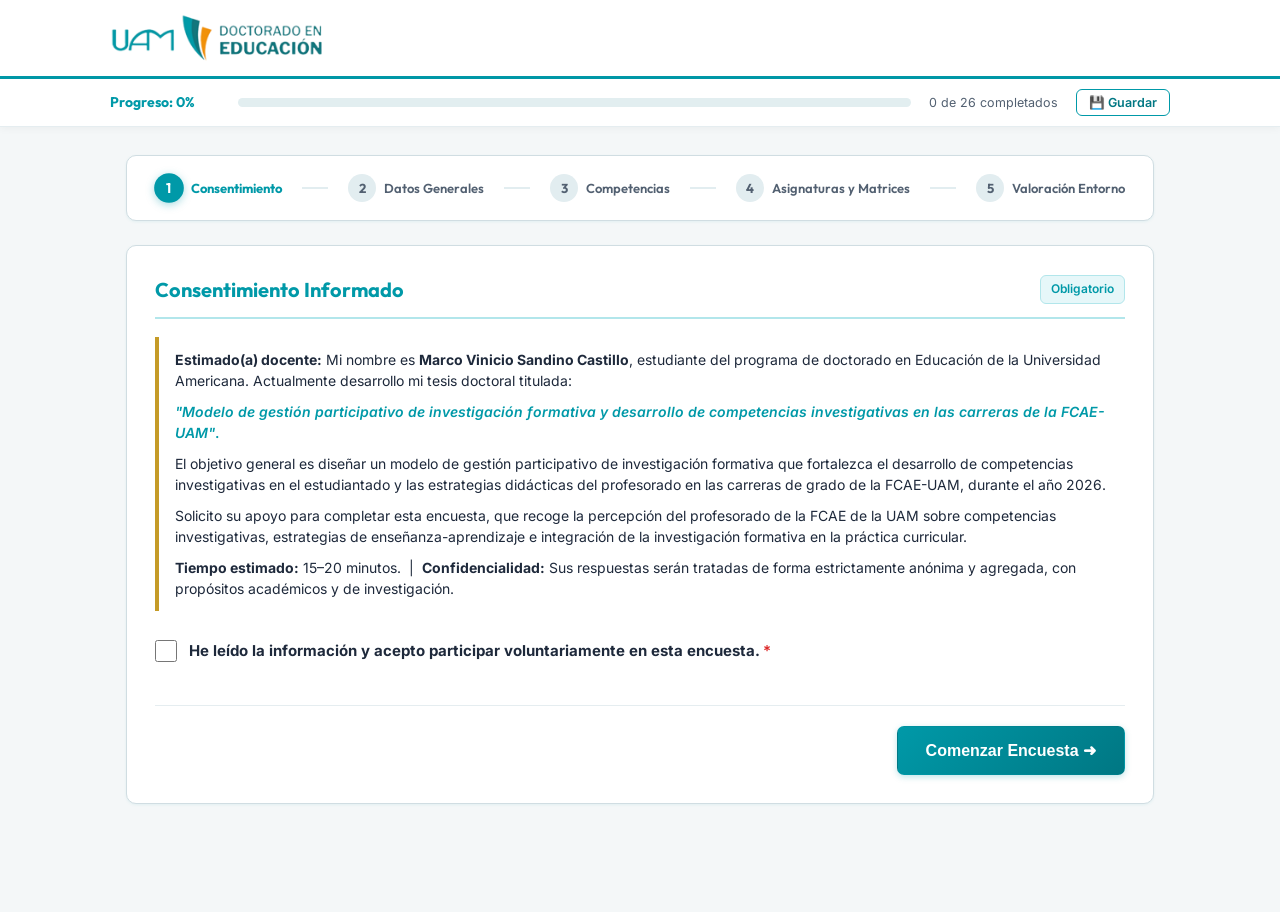
==== commit 6692259e: "feat(produccion): adaptabilidad de matrices para 5 asignaturas en escritorio, opcion guardar borrado" ====
--- a/index.html
+++ b/index.html
@@ -30,10 +30,28 @@
         <div class="progress-fill" id="progress-bar"></div>
       </div>
       <div class="progress-items-count" id="progress-count">0 completados</div>
+      <button type="button" id="btn-save-progress-top" class="btn-save-progress" title="Pausar y guardar el avance de la encuesta">
+        💾 Guardar
+      </button>
     </div>
   </div>
 
   <main class="main-container">
+
+    <!-- BANNER DE REANUDACIÓN DE BORRADOR GUARDADO -->
+    <div id="draft-resume-banner" class="draft-resume-banner" style="display: none;">
+      <div class="draft-resume-content">
+        <span class="draft-resume-icon">💾</span>
+        <div class="draft-resume-text">
+          <strong>Borrador guardado disponible:</strong>
+          <span>Tiene un avance guardado del <em id="draft-saved-date">...</em> (<span id="draft-saved-stage">Etapa 1</span>). ¿Desea continuarlo?</span>
+        </div>
+      </div>
+      <div class="draft-resume-actions">
+        <button type="button" id="btn-resume-draft" class="btn btn-primary btn-sm">▶ Continuar encuesta</button>
+        <button type="button" id="btn-discard-draft" class="btn btn-ghost-discard btn-sm">✕ Empezar de nuevo</button>
+      </div>
+    </div>
 
     <!-- WIZARD STEPPER POR ETAPAS -->
     <nav class="survey-stepper" id="survey-stepper" aria-label="Navegación de etapas de la encuesta">
@@ -260,6 +278,9 @@
           <div class="stage-nav-bar">
             <button type="button" class="btn btn-secondary" id="btn-prev-2">
               ⮜ Volver
+            </button>
+            <button type="button" class="btn btn-outline-save btn-save-stage" title="Pausar y guardar el avance">
+              💾 Guardar
             </button>
             <button type="button" class="btn btn-primary" id="btn-next-2">
               Siguiente ➜
@@ -310,6 +331,9 @@
             <button type="button" class="btn btn-secondary" id="btn-prev-3">
               ⮜ Volver
             </button>
+            <button type="button" class="btn btn-outline-save btn-save-stage" title="Pausar y guardar el avance">
+              💾 Guardar
+            </button>
             <button type="button" class="btn btn-primary" id="btn-next-3">
               Siguiente ➜
             </button>
@@ -327,7 +351,7 @@
             <span class="section-badge">Asignaturas + Matriz A y B</span>
           </div>
           <div class="instruction-box">
-            Indique las asignaturas que que imparte con estudinates de la FCAE (1 a 5). A medida que escriba, edite o elimine una
+            Indique las asignaturas que que imparte con estudiantes de la FCAE (1 a 5). A medida que escriba, edite o elimine una
             asignatura en el registro, se actualizarán <strong>al instante</strong> las dos tablas de evaluación:
             <strong>Matriz A</strong> (12 ítems de práctica docente) y <strong>Matriz B</strong> (16 ítems de
             estrategias), conservando las respuestas ya seleccionadas.
@@ -362,6 +386,9 @@
           <div class="stage-nav-bar">
             <button type="button" class="btn btn-secondary" id="btn-prev-4">
               ⮜ Volver
+            </button>
+            <button type="button" class="btn btn-outline-save btn-save-stage" title="Pausar y guardar el avance">
+              💾 Guardar
             </button>
             <button type="button" class="btn btn-primary" id="btn-next-4">
               Siguiente
@@ -420,6 +447,9 @@
             <button type="button" class="btn btn-secondary" id="btn-prev-5">
               ⮜ Volver
             </button>
+            <button type="button" class="btn btn-outline-save btn-save-stage" title="Pausar y guardar el avance">
+              💾 Guardar
+            </button>
             <button type="submit" id="btn-submit" class="btn btn-primary btn-lg"
               style="box-shadow: 0 4px 12px rgba(0, 153, 168, 0.35);">
               ✓ Finalizar y Enviar
@@ -460,10 +490,63 @@
         </p>
       </div>
 
-      <div class="gratitude-receipt-box">
-        <span>Identificador único de su envío (Folio de registro):</span>
-        <code id="receipt-id">UUID-GENERADO</code>
-        <span style="display: block; font-size: 12px; margin-top: 4px; color: #64748b;" id="receipt-timestamp"></span>
+      <!-- INVITACIÓN A TALLERES COLABORATIVOS DE DISEÑO Y VALIDACIÓN (SEGUNDA ETAPA) -->
+      <div class="workshop-invitation-box" id="workshop-invitation-box">
+        <div class="workshop-badge-label">Segunda Etapa de la Investigación</div>
+        <p class="workshop-invitation-text">
+          En una segunda etapa del trabajo de tesis, se realizarán talleres de diseño colaborativo y validación para la construcción de un modelo de investigación formativa para la FCAE.
+        </p>
+
+        <!-- Botón de apertura -->
+        <div id="workshop-trigger-container" class="workshop-trigger-container">
+          <button type="button" id="btn-participar-taller" class="btn btn-secondary btn-lg workshop-optin-btn">
+            🤝 Sí, me gustaría
+          </button>
+        </div>
+
+        <!-- Formulario breve de contacto (desplegable) -->
+        <div id="workshop-form-container" class="workshop-form-container" style="display: none;">
+          <form id="workshop-form" novalidate>
+            <h3 class="workshop-form-title">Registro de Contacto para los Talleres Colaborativos</h3>
+            <p class="workshop-form-desc">
+              Por favor comparta sus datos para hacerle llegar oportunamente la convocatoria, fechas y dinámicas de los talleres:
+            </p>
+
+            <div class="grid grid-3 workshop-fields-grid">
+              <div class="form-group">
+                <label for="txt-taller-nombre" class="form-label">Nombre completo <span class="req">*</span></label>
+                <input type="text" id="txt-taller-nombre" class="form-control" placeholder="Ej. Dr. Juan Pérez" required maxlength="150">
+              </div>
+              <div class="form-group">
+                <label for="txt-taller-telefono" class="form-label">Teléfono <span class="req">*</span></label>
+                <input type="tel" id="txt-taller-telefono" class="form-control" placeholder="Ej. 8888-8888" required maxlength="30">
+              </div>
+              <div class="form-group">
+                <label for="txt-taller-email" class="form-label">Correo electrónico <span class="req">*</span></label>
+                <input type="email" id="txt-taller-email" class="form-control" placeholder="ejemplo@uam.edu.ni" required maxlength="120">
+              </div>
+            </div>
+
+            <div id="workshop-form-error" class="alert-box alert-danger" style="display: none; margin-top: 12px; margin-bottom: 12px;"></div>
+
+            <div class="workshop-actions-row">
+              <button type="submit" id="btn-submit-taller" class="btn btn-primary">
+                ✓ Registrar mis datos para los talleres
+              </button>
+            </div>
+          </form>
+        </div>
+
+        <!-- Confirmación tras registrar datos de taller -->
+        <div id="workshop-confirmed-box" class="workshop-confirmed-box" style="display: none;">
+          <span class="confirmed-icon">✓</span>
+          <div class="confirmed-text">
+            <strong>¡Muchas gracias por su valiosa disposición y compromiso académico!</strong>
+            <p id="workshop-confirmed-msg">
+              Hemos registrado satisfactoriamente sus datos de contacto. Le notificaremos oportunamente sobre la programación de los talleres de diseño y validación del modelo.
+            </p>
+          </div>
+        </div>
       </div>
 
       <div class="gratitude-actions">
@@ -481,8 +564,30 @@
 
   </main>
 
+  <!-- MODAL DE CONFIRMACIÓN DE PROGRESO GUARDADO (PAUSAR Y RETOMAR) -->
+  <div id="save-draft-modal" class="save-modal-backdrop" style="display: none;" role="dialog" aria-modal="true" aria-labelledby="save-modal-title">
+    <div class="save-modal-card">
+      <div class="save-modal-icon">💾</div>
+      <h3 class="save-modal-title" id="save-modal-title">Progreso Guardado con Éxito</h3>
+      <p class="save-modal-desc">
+        Tus respuestas, asignaturas ingresadas y selecciones de matrices han quedado guardadas de forma segura en este navegador. Puedes cerrar la ventana con tranquilidad y al regresar podrás retomar la encuesta exactamente donde la dejaste.
+      </p>
+      <div class="save-modal-meta" id="save-modal-meta">
+        Fecha de guardado: Justo ahora
+      </div>
+      <div class="save-modal-actions">
+        <button type="button" id="btn-close-save-modal" class="btn btn-primary">
+          Continuar respondiendo
+        </button>
+      </div>
+    </div>
+  </div>
+
+  <!-- TOAST RÁPIDO DE GUARDADO AUTOMÁTICO / MANUAL -->
+  <div id="survey-toast" class="survey-toast" role="status" aria-live="polite"></div>
+
   <script src="js/data.js"></script>
   <script src="js/app.js"></script>
 </body>
 
-</html>+</html>
--- a/css/styles.css
+++ b/css/styles.css
@@ -528,6 +528,14 @@
 /* ==========================================================================
    SECCIÓN 4: MATRICES A Y B CON ASIGNATURAS COMO COLUMNAS
    ========================================================================== */
+/* Contenedor fluido en Etapa 4 para pantallas de escritorio (hasta 5 asignaturas) */
+body.stage-4-active .main-container,
+.main-container:has(#stage-4.active) {
+  max-width: 1320px;
+  width: 95%;
+  transition: max-width 0.25s ease;
+}
+
 .matrix-section-block {
   margin-top: 14px;
   margin-bottom: 28px;
@@ -548,13 +556,14 @@
 table.matrix-table-unified {
   width: 100%;
   border-collapse: collapse;
-  font-size: 13.5px;
+  font-size: 13px;
+  table-layout: auto;
 }
 
 table.matrix-table-unified th {
   background-color: #0099A8;
   color: #ffffff;
-  padding: 12px 14px;
+  padding: 10px 10px;
   font-weight: 600;
   text-align: center;
   vertical-align: middle;
@@ -563,15 +572,107 @@
 
 table.matrix-table-unified th.col-item-text {
   text-align: left;
-  padding-left: 16px;
-  min-width: 320px;
-  max-width: 440px;
-  width: 38%;
+  padding-left: 14px;
+  min-width: 230px;
+  width: 30%;
 }
 
 table.matrix-table-unified th.col-subject-eval {
-  min-width: 200px;
-  padding: 10px 14px;
+  min-width: 110px;
+  padding: 8px 6px;
+}
+
+/* Adaptabilidad fluida por cantidad de asignaturas evaluadas (1 a 5) en escritorio */
+table.matrix-table-unified[data-subject-count="5"] th.col-item-text,
+table.matrix-table-unified[data-subject-count="5"] td.item-desc-cell {
+  width: 26%;
+  min-width: 210px;
+  max-width: 280px;
+  font-size: 12.5px;
+  padding: 8px 10px;
+  line-height: 1.38;
+}
+
+table.matrix-table-unified[data-subject-count="5"] th.col-subject-eval,
+table.matrix-table-unified[data-subject-count="5"] td.cell-matrix-eval {
+  width: 14.8%;
+  min-width: 105px;
+  padding: 6px 4px;
+}
+
+table.matrix-table-unified[data-subject-count="5"] select.matrix-select {
+  min-width: 98px;
+  font-size: 11.5px;
+  padding: 5px 4px;
+  height: 35px;
+}
+
+table.matrix-table-unified[data-subject-count="5"] .subject-header-name {
+  max-width: 125px;
+  font-size: 11.8px;
+}
+
+table.matrix-table-unified[data-subject-count="4"] th.col-item-text,
+table.matrix-table-unified[data-subject-count="4"] td.item-desc-cell {
+  width: 28%;
+  min-width: 230px;
+  font-size: 12.8px;
+  padding: 8px 11px;
+}
+
+table.matrix-table-unified[data-subject-count="4"] th.col-subject-eval,
+table.matrix-table-unified[data-subject-count="4"] td.cell-matrix-eval {
+  width: 18%;
+  min-width: 120px;
+  padding: 7px 5px;
+}
+
+table.matrix-table-unified[data-subject-count="4"] select.matrix-select {
+  min-width: 112px;
+  font-size: 12px;
+  padding: 6px 5px;
+  height: 36px;
+}
+
+table.matrix-table-unified[data-subject-count="4"] .subject-header-name {
+  max-width: 145px;
+  font-size: 12.2px;
+}
+
+table.matrix-table-unified[data-subject-count="3"] th.col-item-text,
+table.matrix-table-unified[data-subject-count="3"] td.item-desc-cell {
+  width: 34%;
+  min-width: 250px;
+}
+
+table.matrix-table-unified[data-subject-count="3"] th.col-subject-eval,
+table.matrix-table-unified[data-subject-count="3"] td.cell-matrix-eval {
+  width: 22%;
+  min-width: 140px;
+}
+
+table.matrix-table-unified[data-subject-count="2"] th.col-item-text,
+table.matrix-table-unified[data-subject-count="2"] td.item-desc-cell {
+  width: 40%;
+  min-width: 280px;
+}
+
+table.matrix-table-unified[data-subject-count="2"] th.col-subject-eval,
+table.matrix-table-unified[data-subject-count="2"] td.cell-matrix-eval {
+  width: 30%;
+  min-width: 160px;
+}
+
+table.matrix-table-unified[data-subject-count="1"] th.col-item-text,
+table.matrix-table-unified[data-subject-count="1"] td.item-desc-cell {
+  width: 50%;
+  min-width: 300px;
+}
+
+table.matrix-table-unified[data-subject-count="1"] th.col-subject-eval,
+table.matrix-table-unified[data-subject-count="1"] td.cell-matrix-eval {
+  width: 50%;
+  min-width: 180px;
 }
 
 .subject-header-badge {
@@ -587,18 +688,18 @@
 }
 
 .subject-header-name {
-  font-size: 13.5px;
+  font-size: 13px;
   font-weight: 700;
   white-space: nowrap;
   overflow: hidden;
   text-overflow: ellipsis;
-  max-width: 210px;
+  max-width: 180px;
   margin: 0 auto;
   cursor: help;
 }
 
 table.matrix-table-unified td {
-  padding: 10px 12px;
+  padding: 8px 10px;
   border-bottom: 1px solid var(--border-light);
   border-right: 1px solid #f1f5f9;
   vertical-align: middle;
@@ -607,23 +708,23 @@
 
 table.matrix-table-unified td.item-desc-cell {
   text-align: left;
-  padding-left: 16px;
-  line-height: 1.45;
+  padding-left: 14px;
+  line-height: 1.42;
   color: var(--text-main);
   font-weight: 500;
 }
 
 table.matrix-table-unified td.cell-matrix-eval {
   text-align: center;
-  padding: 8px 10px;
+  padding: 7px 8px;
 }
 
 /* Desplegable interactivo 1-7 por celda de matriz */
 select.matrix-select {
   width: 100%;
-  min-width: 170px;
-  padding: 8px 10px;
-  font-size: 13.5px;
+  min-width: 110px;
+  padding: 7px 8px;
+  font-size: 12.5px;
   font-family: inherit;
   font-weight: 500;
   color: var(--text-main);
@@ -1455,6 +1556,349 @@
 }
 
 /* ==========================================================================
+   COMPONENTES NUEVOS: GUARDAR/PAUSAR, BORRADOR Y TALLERES COLABORATIVOS
+   ========================================================================== */
+
+/* Botón Guardar en la barra de progreso */
+.btn-save-progress {
+  background: #ffffff;
+  color: #007783;
+  border: 1.5px solid #0099A8;
+  padding: 5px 12px;
+  border-radius: 6px;
+  font-size: 12.5px;
+  font-weight: 600;
+  cursor: pointer;
+  display: inline-flex;
+  align-items: center;
+  gap: 5px;
+  transition: all 0.2s ease;
+  white-space: nowrap;
+  flex-shrink: 0;
+  font-family: inherit;
+}
+
+.btn-save-progress:hover {
+  background: #0099A8;
+  color: #ffffff;
+  transform: translateY(-1px);
+  box-shadow: 0 2px 6px rgba(0, 153, 168, 0.25);
+}
+
+/* Botón Guardar en las barras de navegación de cada etapa */
+.btn-outline-save {
+  background: #ffffff;
+  color: #007783;
+  border: 1.5px solid #b2e6eb;
+  font-weight: 600;
+  transition: all 0.2s ease;
+}
+
+.btn-outline-save:hover {
+  background: #e6f7f9;
+  border-color: #0099A8;
+  color: #005a63;
+}
+
+/* Banner superior para reanudar borrador guardado */
+.draft-resume-banner {
+  background: #f0fbfb;
+  border: 1.5px solid #0099A8;
+  border-left: 6px solid #0099A8;
+  border-radius: 10px;
+  padding: 12px 18px;
+  margin-bottom: 20px;
+  display: flex;
+  align-items: center;
+  justify-content: space-between;
+  gap: 16px;
+  box-shadow: 0 3px 10px rgba(0, 153, 168, 0.1);
+  animation: fadeIn 0.3s ease;
+  flex-wrap: wrap;
+}
+
+.draft-resume-content {
+  display: flex;
+  align-items: center;
+  gap: 12px;
+  flex: 1;
+  min-width: 260px;
+}
+
+.draft-resume-icon {
+  font-size: 24px;
+  flex-shrink: 0;
+}
+
+.draft-resume-text {
+  font-size: 13.5px;
+  color: #0f2530;
+  line-height: 1.45;
+}
+
+.draft-resume-text strong {
+  display: block;
+  color: #007783;
+  font-size: 14px;
+}
+
+.draft-resume-actions {
+  display: flex;
+  align-items: center;
+  gap: 10px;
+  flex-shrink: 0;
+}
+
+.btn-sm {
+  padding: 7px 14px;
+  font-size: 13px;
+  min-height: 36px;
+  border-radius: 6px;
+}
+
+.btn-ghost-discard {
+  background: transparent;
+  color: #64748b;
+  border: 1px solid #cbd5e1;
+  font-size: 12.5px;
+  font-weight: 500;
+  padding: 7px 12px;
+  border-radius: 6px;
+  cursor: pointer;
+  transition: all 0.15s ease;
+  font-family: inherit;
+}
+
+.btn-ghost-discard:hover {
+  background: #f1f5f9;
+  color: #334155;
+  border-color: #94a3b8;
+}
+
+/* Modal de confirmación al guardar */
+.save-modal-backdrop {
+  position: fixed;
+  inset: 0;
+  background: rgba(15, 37, 48, 0.55);
+  backdrop-filter: blur(4px);
+  z-index: 1000;
+  display: flex;
+  align-items: center;
+  justify-content: center;
+  padding: 20px;
+  animation: fadeIn 0.2s ease;
+}
+
+.save-modal-card {
+  background: #ffffff;
+  border-radius: 16px;
+  padding: 32px 28px;
+  max-width: 480px;
+  width: 100%;
+  text-align: center;
+  box-shadow: 0 12px 36px rgba(0, 0, 0, 0.2);
+  border-top: 5px solid #0099A8;
+}
+
+.save-modal-icon {
+  width: 60px;
+  height: 60px;
+  background: #e6f7f9;
+  color: #0099A8;
+  border-radius: 50%;
+  display: flex;
+  align-items: center;
+  justify-content: center;
+  font-size: 28px;
+  margin: 0 auto 16px;
+  border: 2px solid #b2e6eb;
+}
+
+.save-modal-title {
+  font-family: 'Outfit', sans-serif;
+  font-size: 21px;
+  color: #007783;
+  margin-bottom: 8px;
+}
+
+.save-modal-desc {
+  font-size: 14px;
+  color: #475569;
+  line-height: 1.55;
+  margin-bottom: 16px;
+}
+
+.save-modal-meta {
+  font-size: 12px;
+  color: #64748b;
+  background: #f8fafc;
+  border: 1px solid #e2e8f0;
+  border-radius: 6px;
+  padding: 6px 12px;
+  display: inline-block;
+  margin-bottom: 20px;
+}
+
+.save-modal-actions .btn {
+  width: 100%;
+}
+
+/* Toast de notificación rápida */
+.survey-toast {
+  position: fixed;
+  bottom: 24px;
+  right: 24px;
+  background: #06323a;
+  color: #ffffff;
+  padding: 12px 20px;
+  border-radius: 10px;
+  box-shadow: 0 8px 24px rgba(0, 0, 0, 0.25);
+  border: 1px solid #0099A8;
+  font-size: 13.5px;
+  z-index: 999;
+  opacity: 0;
+  transform: translateY(12px);
+  pointer-events: none;
+  transition: opacity 0.25s ease, transform 0.25s ease;
+  max-width: 420px;
+  line-height: 1.4;
+}
+
+.survey-toast.show {
+  opacity: 1;
+  transform: translateY(0);
+}
+
+/* Sección de Talleres Colaborativos (Segunda Etapa) */
+.workshop-invitation-box {
+  background: #ffffff;
+  border: 1.5px solid #b2e6eb;
+  border-left: 5px solid #c59b27;
+  border-radius: 12px;
+  padding: 24px 28px;
+  margin: 22px auto 26px auto;
+  text-align: left;
+  box-shadow: 0 2px 10px rgba(0, 153, 168, 0.06);
+}
+
+.workshop-badge-label {
+  display: inline-block;
+  background: #fef8eb;
+  color: #946c0d;
+  border: 1px solid #f2dfa7;
+  padding: 3px 10px;
+  border-radius: 999px;
+  font-size: 11.5px;
+  font-weight: 700;
+  letter-spacing: 0.04em;
+  text-transform: uppercase;
+  margin-bottom: 12px;
+}
+
+.workshop-invitation-text {
+  font-size: 15.5px;
+  line-height: 1.6;
+  color: #1e293b;
+  font-weight: 500;
+  margin-bottom: 18px;
+}
+
+.workshop-trigger-container {
+  text-align: center;
+  padding-top: 6px;
+}
+
+.workshop-optin-btn {
+  background: #0099A8;
+  color: #ffffff;
+  border: none;
+  padding: 12px 28px;
+  font-size: 16px;
+  font-weight: 700;
+  border-radius: 8px;
+  cursor: pointer;
+  transition: all 0.2s cubic-bezier(0.4, 0, 0.2, 1);
+  box-shadow: 0 4px 12px rgba(0, 153, 168, 0.28);
+}
+
+.workshop-optin-btn:hover {
+  background: #007f8c;
+  transform: translateY(-2px);
+  box-shadow: 0 6px 16px rgba(0, 153, 168, 0.38);
+}
+
+.workshop-form-container {
+  margin-top: 18px;
+  padding-top: 20px;
+  border-top: 1px solid #e2e8f0;
+  animation: fadeIn 0.3s ease;
+}
+
+.workshop-form-title {
+  font-family: 'Outfit', sans-serif;
+  font-size: 18px;
+  color: #007783;
+  margin-bottom: 4px;
+}
+
+.workshop-form-desc {
+  font-size: 13.5px;
+  color: #64748b;
+  margin-bottom: 16px;
+}
+
+.workshop-fields-grid {
+  display: grid;
+  grid-template-columns: repeat(3, 1fr);
+  gap: 14px;
+}
+
+.workshop-actions-row {
+  margin-top: 16px;
+  text-align: right;
+}
+
+.workshop-confirmed-box {
+  background: #f0fdf4;
+  border: 1.5px solid #86efac;
+  border-radius: 10px;
+  padding: 18px 22px;
+  display: flex;
+  align-items: center;
+  gap: 16px;
+  margin-top: 16px;
+  animation: fadeIn 0.3s ease;
+}
+
+.confirmed-icon {
+  width: 44px;
+  height: 44px;
+  border-radius: 50%;
+  background: #22c55e;
+  color: #ffffff;
+  font-size: 24px;
+  font-weight: bold;
+  display: flex;
+  align-items: center;
+  justify-content: center;
+  flex-shrink: 0;
+}
+
+.confirmed-text strong {
+  display: block;
+  color: #15803d;
+  font-size: 15px;
+  margin-bottom: 4px;
+}
+
+.confirmed-text p {
+  font-size: 13.5px;
+  color: #166534;
+  margin: 0;
+  line-height: 1.45;
+}
+
+/* ==========================================================================
    DISEÑO RESPONSIVE PARA TABLET Y MÓVIL (EXCLUSIVO DE LA ENCUESTA)
    ========================================================================== */
 
@@ -1948,6 +2392,40 @@
     width: 100%;
     min-height: 46px;
   }
+
+  .workshop-invitation-box {
+    padding: 18px 14px;
+    margin: 18px 0;
+  }
+
+  .workshop-fields-grid {
+    grid-template-columns: 1fr;
+    gap: 12px;
+  }
+
+  .workshop-actions-row .btn,
+  .workshop-trigger-container .btn {
+    width: 100%;
+    min-height: 46px;
+  }
+
+  .draft-resume-banner {
+    flex-direction: column;
+    align-items: stretch;
+    gap: 12px;
+  }
+
+  .draft-resume-actions {
+    width: 100%;
+    display: flex;
+    gap: 8px;
+  }
+
+  .draft-resume-actions .btn {
+    flex: 1;
+    text-align: center;
+    justify-content: center;
+  }
 }
 
 /* MÓVILES MUY PEQUEÑOS (hasta 400px) */
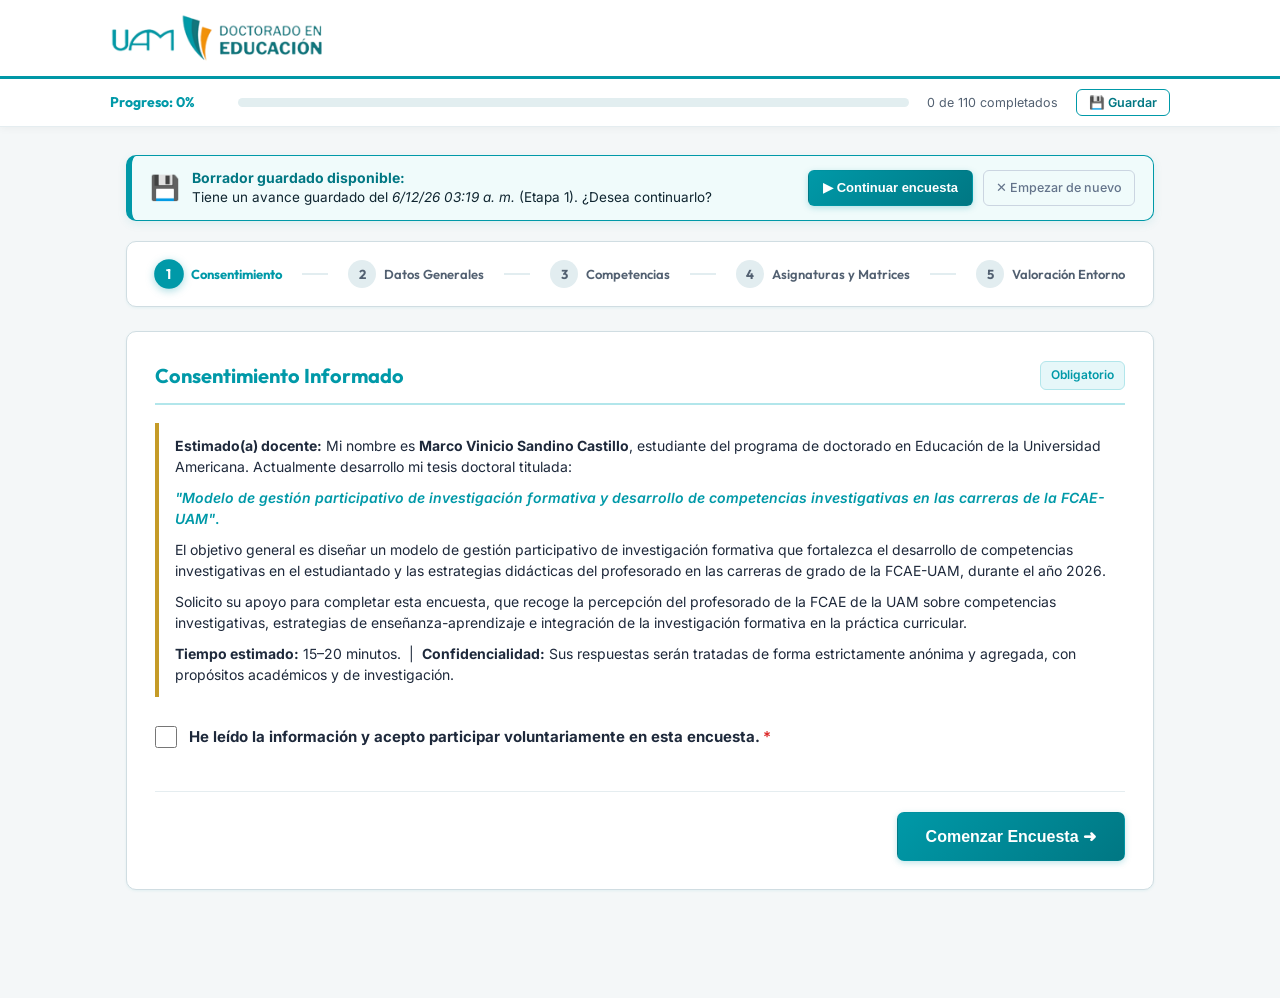
==== commit 54605000: "feat(encuesta): unificar leyenda de campos condicionales si a '¿Especifique el proyecto o línea de i" ====
--- a/index.html
+++ b/index.html
@@ -215,7 +215,7 @@
               </div>
               <div id="panel-colab-int" class="yn-inline-input-wrapper" style="display: none;">
                 <input type="text" id="txt-colab-int-cual" class="form-control yn-inline-input" maxlength="200"
-                  placeholder="¿Cuál? Especifique el proyecto o línea de investigación">
+                  placeholder="¿Especifique el proyecto o línea de investigación?">
               </div>
               <div id="notice-colab-int" class="yn-feedback-notice yn-inline-notice" style="display: none;">
                 <span class="notice-icon">✓</span> No aplica. Continúe adelante.
@@ -241,7 +241,7 @@
               </div>
               <div id="panel-colab-ext" class="yn-inline-input-wrapper" style="display: none;">
                 <input type="text" id="txt-colab-ext-cual" class="form-control yn-inline-input" maxlength="200"
-                  placeholder="¿Cuál? Especifique institución u organismo patrocinador">
+                  placeholder="¿Especifique el proyecto o línea de investigación?">
               </div>
               <div id="notice-colab-ext" class="yn-feedback-notice yn-inline-notice" style="display: none;">
                 <span class="notice-icon">✓</span> No aplica. Continúe adelante.
@@ -267,7 +267,7 @@
               </div>
               <div id="panel-pub" class="yn-inline-input-wrapper" style="display: none;">
                 <input type="text" id="txt-pub-cual" class="form-control yn-inline-input" maxlength="300"
-                  placeholder="¿Cuál? Especifique título del artículo o revista indexada">
+                  placeholder="¿Especifique el proyecto o línea de investigación?">
               </div>
               <div id="notice-pub" class="yn-feedback-notice yn-inline-notice" style="display: none;">
                 <span class="notice-icon">✓</span> No aplica. Continúe adelante.
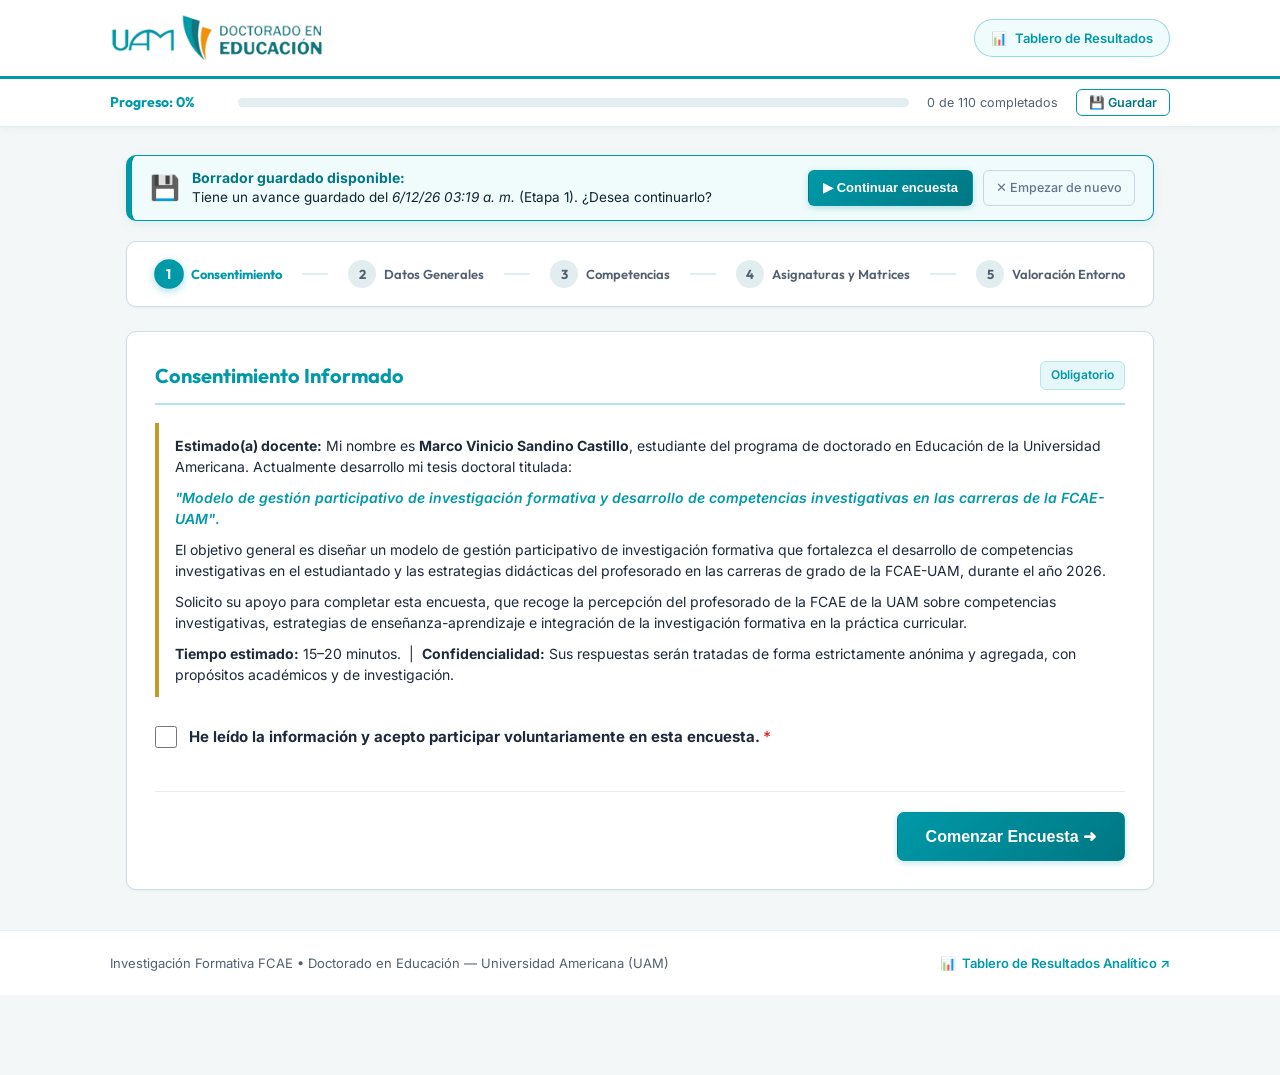
==== commit f40fd67a: "feat(navegacion): agregar boton de acceso directo al dashboard en header y pie de pagina de la encue" ====
--- a/index.html
+++ b/index.html
@@ -17,6 +17,11 @@
         <a href="index.html" id="brand-home-link" class="brand-home-link" title="Volver al inicio de la encuesta"
           aria-label="Recargar el inicio de la encuesta">
           <img src="image/UAMdoc.png" alt="UAM - Doctorado en Educación" class="header-logo">
+        </a>
+      </div>
+      <div class="header-actions">
+        <a href="dashboard.html" class="btn-dashboard-nav" title="Ver Tablero de Resultados y Estadísticas">
+          <span>📊</span> Tablero de Resultados
         </a>
       </div>
     </div>
@@ -564,6 +569,16 @@
 
   </main>
 
+  <!-- PIE DE PÁGINA INSTITUCIONAL -->
+  <footer class="survey-footer">
+    <div class="survey-footer-inner">
+      <span>Investigación Formativa FCAE • Doctorado en Educación — Universidad Americana (UAM)</span>
+      <a href="dashboard.html" class="survey-footer-link" title="Abrir Tablero de Resultados">
+        <span>📊</span> Tablero de Resultados Analítico ↗
+      </a>
+    </div>
+  </footer>
+
   <!-- MODAL DE CONFIRMACIÓN DE PROGRESO GUARDADO (PAUSAR Y RETOMAR) -->
   <div id="save-draft-modal" class="save-modal-backdrop" style="display: none;" role="dialog" aria-modal="true" aria-labelledby="save-modal-title">
     <div class="save-modal-card">
--- a/css/styles.css
+++ b/css/styles.css
@@ -57,9 +57,77 @@
   margin: 0 auto;
   display: flex;
   align-items: center;
-  justify-content: flex-start;
+  justify-content: space-between;
   flex-wrap: wrap;
   gap: 16px;
+}
+
+.header-actions {
+  display: flex;
+  align-items: center;
+  gap: 10px;
+}
+
+.btn-dashboard-nav {
+  display: inline-flex;
+  align-items: center;
+  gap: 8px;
+  padding: 8px 16px;
+  background: #f0fbfc;
+  color: #0099A8;
+  border: 1px solid rgba(0, 153, 168, 0.35);
+  border-radius: 20px;
+  font-size: 13px;
+  font-weight: 600;
+  text-decoration: none;
+  transition: all 0.2s ease;
+  box-shadow: 0 1px 3px rgba(0, 0, 0, 0.04);
+}
+
+.btn-dashboard-nav:hover {
+  background: #0099A8;
+  color: #ffffff;
+  border-color: #0099A8;
+  transform: translateY(-1px);
+  box-shadow: 0 3px 8px rgba(0, 153, 168, 0.25);
+}
+
+.btn-dashboard-nav:active {
+  transform: translateY(0);
+}
+
+.survey-footer {
+  margin-top: 40px;
+  padding: 22px 20px;
+  border-top: 1px solid var(--border-light, #e2e8f0);
+  background: #ffffff;
+  color: var(--text-muted, #64748b);
+  font-size: 13px;
+}
+
+.survey-footer-inner {
+  max-width: 1060px;
+  margin: 0 auto;
+  display: flex;
+  align-items: center;
+  justify-content: space-between;
+  flex-wrap: wrap;
+  gap: 12px;
+}
+
+.survey-footer-link {
+  color: #0099A8;
+  text-decoration: none;
+  font-weight: 600;
+  display: inline-flex;
+  align-items: center;
+  gap: 6px;
+  transition: color 0.15s ease;
+}
+
+.survey-footer-link:hover {
+  color: #007783;
+  text-decoration: underline;
 }
 
 .brand-wrapper {
@@ -1973,6 +2041,18 @@
     height: 44px;
   }
 
+  .btn-dashboard-nav {
+    padding: 6px 12px;
+    font-size: 12px;
+    gap: 5px;
+  }
+
+  .survey-footer-inner {
+    justify-content: center;
+    text-align: center;
+    gap: 8px;
+  }
+
   /* Barra de progreso flotante en 2 líneas limpias sin desborde */
   .sticky-progress-bar {
     padding: 8px 14px;
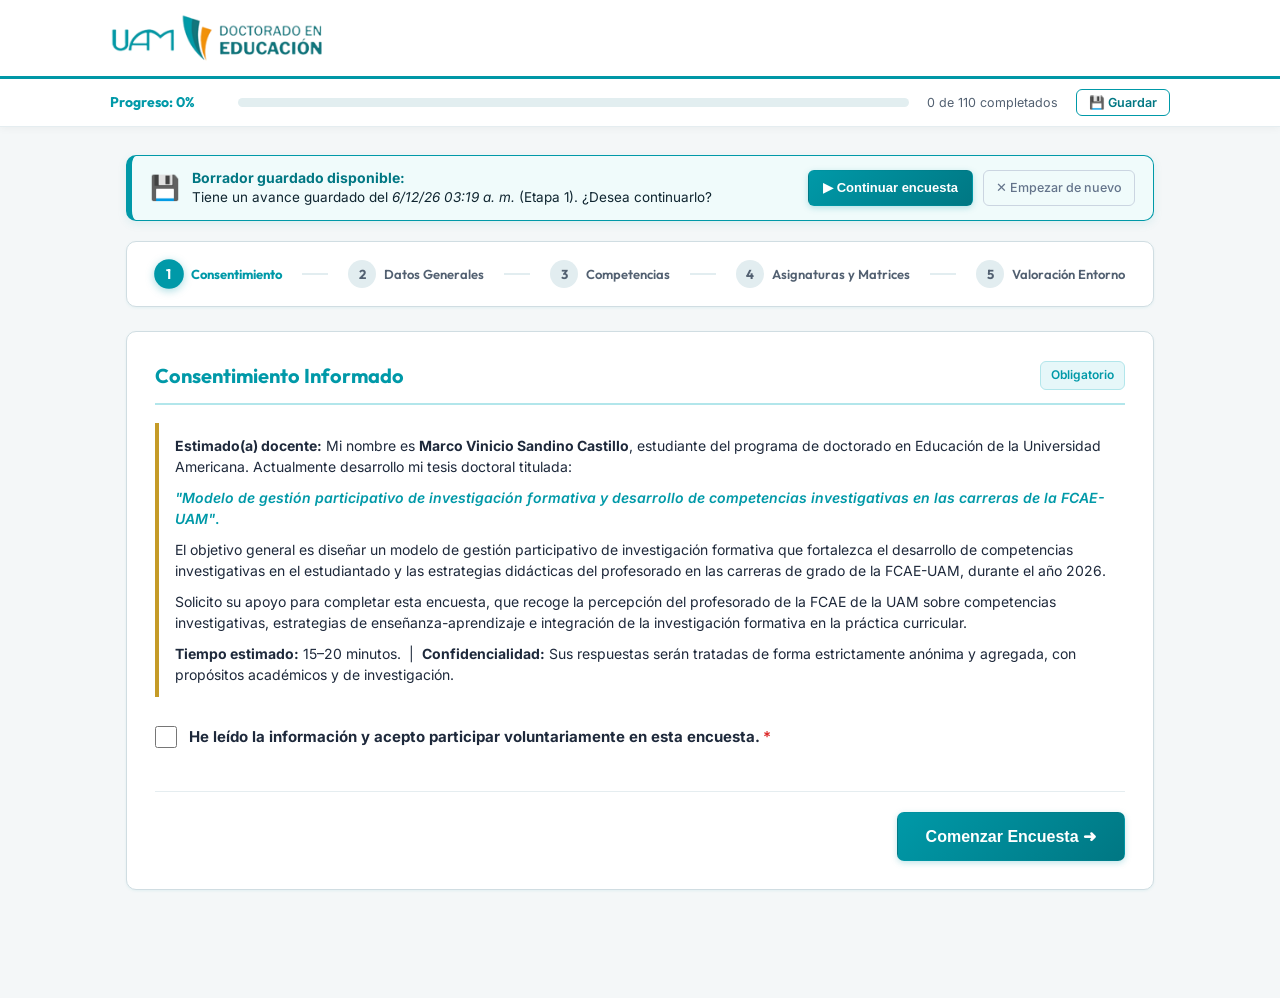
==== commit bffcaec1: "fix(navegacion): aislar encuesta y dashboard en enlaces independientes y configurar redireccion 302 " ====
--- a/index.html
+++ b/index.html
@@ -17,11 +17,6 @@
         <a href="index.html" id="brand-home-link" class="brand-home-link" title="Volver al inicio de la encuesta"
           aria-label="Recargar el inicio de la encuesta">
           <img src="image/UAMdoc.png" alt="UAM - Doctorado en Educación" class="header-logo">
-        </a>
-      </div>
-      <div class="header-actions">
-        <a href="dashboard.html" class="btn-dashboard-nav" title="Ver Tablero de Resultados y Estadísticas">
-          <span>📊</span> Tablero de Resultados
         </a>
       </div>
     </div>
@@ -569,16 +564,6 @@
 
   </main>
 
-  <!-- PIE DE PÁGINA INSTITUCIONAL -->
-  <footer class="survey-footer">
-    <div class="survey-footer-inner">
-      <span>Investigación Formativa FCAE • Doctorado en Educación — Universidad Americana (UAM)</span>
-      <a href="dashboard.html" class="survey-footer-link" title="Abrir Tablero de Resultados">
-        <span>📊</span> Tablero de Resultados Analítico ↗
-      </a>
-    </div>
-  </footer>
-
   <!-- MODAL DE CONFIRMACIÓN DE PROGRESO GUARDADO (PAUSAR Y RETOMAR) -->
   <div id="save-draft-modal" class="save-modal-backdrop" style="display: none;" role="dialog" aria-modal="true" aria-labelledby="save-modal-title">
     <div class="save-modal-card">
--- a/css/styles.css
+++ b/css/styles.css
@@ -57,77 +57,7 @@
   margin: 0 auto;
   display: flex;
   align-items: center;
-  justify-content: space-between;
-  flex-wrap: wrap;
-  gap: 16px;
-}
-
-.header-actions {
-  display: flex;
-  align-items: center;
-  gap: 10px;
-}
-
-.btn-dashboard-nav {
-  display: inline-flex;
-  align-items: center;
-  gap: 8px;
-  padding: 8px 16px;
-  background: #f0fbfc;
-  color: #0099A8;
-  border: 1px solid rgba(0, 153, 168, 0.35);
-  border-radius: 20px;
-  font-size: 13px;
-  font-weight: 600;
-  text-decoration: none;
-  transition: all 0.2s ease;
-  box-shadow: 0 1px 3px rgba(0, 0, 0, 0.04);
-}
-
-.btn-dashboard-nav:hover {
-  background: #0099A8;
-  color: #ffffff;
-  border-color: #0099A8;
-  transform: translateY(-1px);
-  box-shadow: 0 3px 8px rgba(0, 153, 168, 0.25);
-}
-
-.btn-dashboard-nav:active {
-  transform: translateY(0);
-}
-
-.survey-footer {
-  margin-top: 40px;
-  padding: 22px 20px;
-  border-top: 1px solid var(--border-light, #e2e8f0);
-  background: #ffffff;
-  color: var(--text-muted, #64748b);
-  font-size: 13px;
-}
-
-.survey-footer-inner {
-  max-width: 1060px;
-  margin: 0 auto;
-  display: flex;
-  align-items: center;
-  justify-content: space-between;
-  flex-wrap: wrap;
-  gap: 12px;
-}
-
-.survey-footer-link {
-  color: #0099A8;
-  text-decoration: none;
-  font-weight: 600;
-  display: inline-flex;
-  align-items: center;
-  gap: 6px;
-  transition: color 0.15s ease;
-}
-
-.survey-footer-link:hover {
-  color: #007783;
-  text-decoration: underline;
+  justify-content: flex-start;
 }
 
 .brand-wrapper {
@@ -2041,18 +1971,6 @@
     height: 44px;
   }
 
-  .btn-dashboard-nav {
-    padding: 6px 12px;
-    font-size: 12px;
-    gap: 5px;
-  }
-
-  .survey-footer-inner {
-    justify-content: center;
-    text-align: center;
-    gap: 8px;
-  }
-
   /* Barra de progreso flotante en 2 líneas limpias sin desborde */
   .sticky-progress-bar {
     padding: 8px 14px;
